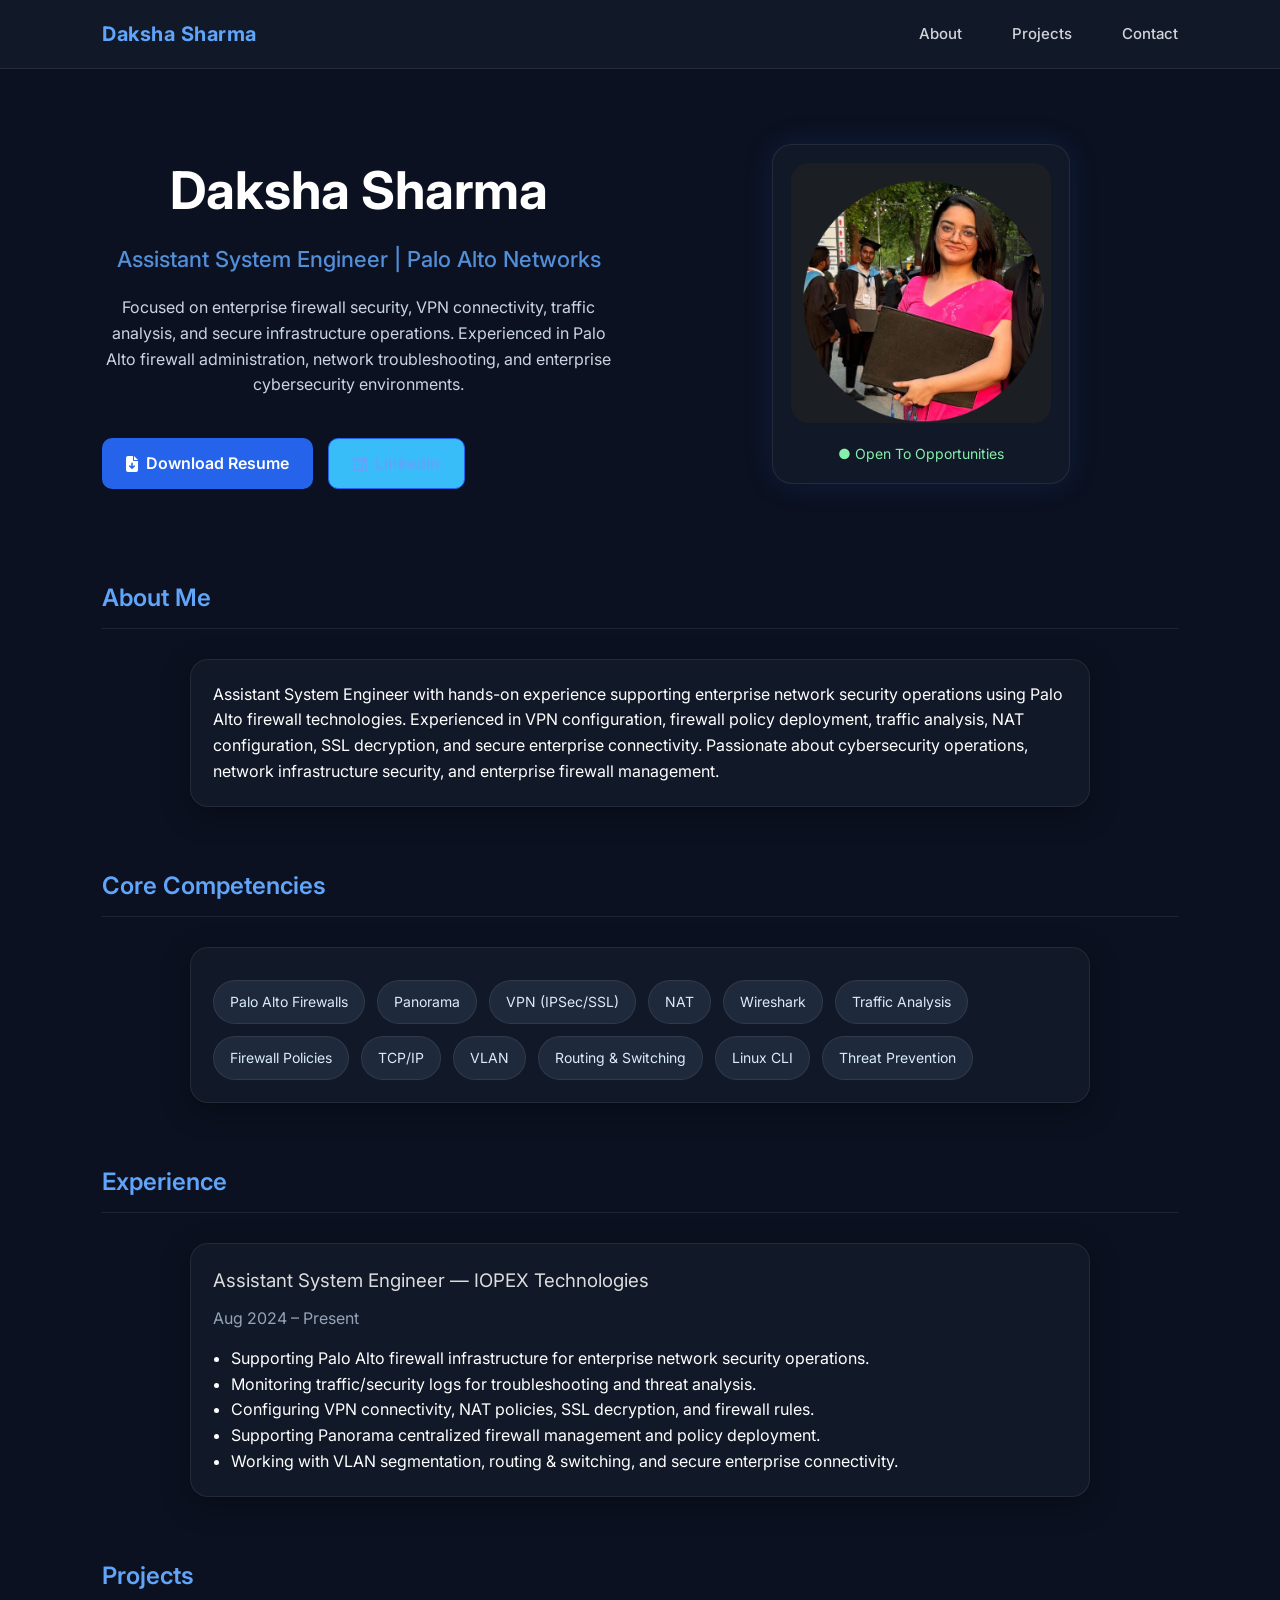
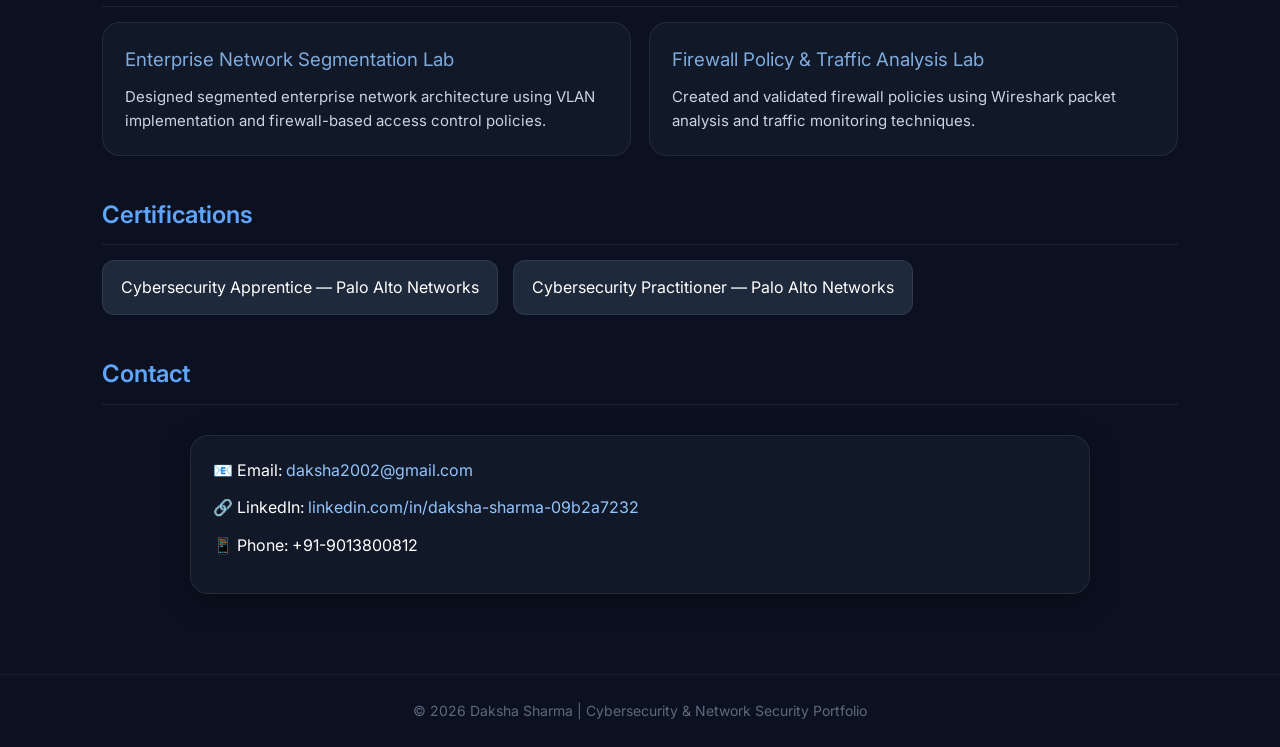
==== index.html @ 1d14c7fd "Update index.html" ====
<!DOCTYPE html>
<html lang="en">

<head>

<meta charset="UTF-8">
<meta name="viewport" content="width=device-width, initial-scale=1.0">

<title>Daksha Sharma | Network Security Engineer</title>

<link rel="stylesheet" href="style.css">

<link href="https://fonts.googleapis.com/css2?family=Inter:wght@300;400;500;600;700&display=swap" rel="stylesheet">

<link rel="stylesheet"
href="https://cdnjs.cloudflare.com/ajax/libs/font-awesome/6.5.1/css/all.min.css"/>

<style>

/* RESET */

*{
margin:0;
padding:0;
box-sizing:border-box;
scroll-behavior:smooth;
}

/* BODY */

body{
font-family:'Inter',sans-serif;
background:#0b1120;
color:white;
line-height:1.6;
}

/* NAVBAR */

nav{
display:flex;
justify-content:space-between;
align-items:center;
padding:18px 8%;
background:#111827;
border-bottom:1px solid rgba(255,255,255,0.08);
position:sticky;
top:0;
z-index:1000;
}

nav h2{
font-size:20px;
font-weight:700;
color:#60a5fa;
}

nav div{
display:flex;
gap:25px;
}

nav a{
text-decoration:none;
color:#d1d5db;
font-size:15px;
transition:0.3s;
}

nav a:hover{
color:#60a5fa;
}

/* HERO */

.hero{
display:flex;
justify-content:space-between;
align-items:center;
padding:70px 8%;
gap:50px;
flex-wrap:wrap;
}

.hero-left{
flex:1;
min-width:300px;
}

.hero-left h1{
font-size:52px;
font-weight:700;
margin-bottom:10px;
}

.hero-left h3{
font-size:22px;
font-weight:500;
color:#60a5fa;
margin-bottom:18px;
}

.hero-left p{
max-width:600px;
color:#cbd5e1;
font-size:16px;
margin-bottom:25px;
}

.hero-buttons{
display:flex;
gap:15px;
flex-wrap:wrap;
}

.btn{
padding:12px 24px;
border-radius:10px;
text-decoration:none;
font-weight:600;
transition:0.3s;
display:inline-flex;
align-items:center;
gap:8px;
}

.primary-btn{
background:#2563eb;
color:white;
}

.primary-btn:hover{
background:#3b82f6;
}

.secondary-btn{
border:1px solid #2563eb;
color:#60a5fa;
}

.secondary-btn:hover{
background:#1e293b;
}

/* PROFILE IMAGE */

.hero-right{
flex:1;
display:flex;
justify-content:center;
min-width:280px;
}

.profile-box{
background:#111827;
padding:18px;
border-radius:20px;
border:1px solid rgba(255,255,255,0.08);
box-shadow:0 0 30px rgba(37,99,235,0.15);
text-align:center;
}

.profile-img{
width:260px;
height:260px;
object-fit:cover;
border-radius:18px;
}

.status{
margin-top:12px;
font-size:14px;
color:#86efac;
}

/* SECTION */

.section{
padding:20px 8%;
}

.section-title{
font-size:24px;
margin-bottom:15px;
color:#60a5fa;
font-weight:600;
border-bottom:1px solid rgba(255,255,255,0.08);
padding-bottom:10px;
}

/* GLASS CARD */

.glass{
background:#111827;
padding:22px;
border-radius:18px;
border:1px solid rgba(255,255,255,0.08);
margin-bottom:20px;
}

/* SKILLS */

.skills{
display:flex;
flex-wrap:wrap;
gap:12px;
margin-top:10px;
}

.skill{
padding:10px 16px;
background:#1e293b;
border:1px solid rgba(255,255,255,0.08);
border-radius:30px;
font-size:14px;
color:#dbeafe;
}

/* PROJECTS */

.project-grid{
display:grid;
grid-template-columns:repeat(auto-fit,minmax(280px,1fr));
gap:18px;
}

.project-card{
background:#111827;
padding:22px;
border-radius:18px;
border:1px solid rgba(255,255,255,0.08);
transition:0.3s;
}

.project-card:hover{
transform:translateY(-5px);
box-shadow:0 0 20px rgba(37,99,235,0.18);
}

.project-card h3{
margin-bottom:10px;
color:#93c5fd;
}

.project-card p{
font-size:15px;
color:#cbd5e1;
}

/* CERTIFICATIONS */

.cert-list{
display:flex;
flex-wrap:wrap;
gap:15px;
}

.cert{
background:#1e293b;
padding:14px 18px;
border-radius:12px;
border:1px solid rgba(255,255,255,0.08);
}

/* CONTACT */

.contact p{
margin-bottom:12px;
}

.contact a{
color:#93c5fd;
text-decoration:none;
}

.contact a:hover{
text-decoration:underline;
}

/* FOOTER */

footer{
text-align:center;
padding:25px;
margin-top:40px;
font-size:14px;
color:#94a3b8;
border-top:1px solid rgba(255,255,255,0.08);
}

/* MOBILE */

@media(max-width:768px){

.hero{
padding-top:40px;
}

.hero-left h1{
font-size:38px;
}

.hero-left h3{
font-size:18px;
}

.profile-img{
width:220px;
height:220px;
}

nav{
padding:15px 5%;
}

.section{
padding:20px 5%;
}

}

</style>

</head>

<body>

<!-- NAVBAR -->

<nav>

<h2>Daksha Sharma</h2>

<div>
<a href="#about">About</a>
<a href="#projects">Projects</a>
<a href="#contact">Contact</a>
</div>

</nav>

<!-- HERO -->

<section class="hero">

<div class="hero-left">

<h1>Daksha Sharma</h1>

<h3>
Assistant System Engineer | Palo Alto Networks
</h3>

<p>

Focused on enterprise firewall security,
VPN connectivity, traffic analysis,
and secure infrastructure operations.

Experienced in Palo Alto firewall administration,
network troubleshooting,
and enterprise cybersecurity environments.

</p>

<div class="hero-buttons">

<a href="Daksha_Sharma_Final_ATS_Resume.pdf"
class="btn primary-btn"
target="_blank">

<i class="fa-solid fa-file-arrow-down"></i>
Download Resume

</a>

<a href="https://www.linkedin.com/in/daksha-sharma-09b2a7232/"
class="btn secondary-btn"
target="_blank">

<i class="fa-brands fa-linkedin"></i>
LinkedIn

</a>

</div>

</div>

<div class="hero-right">

<div class="profile-box">

<img src="profile.jpg" class="profile-img">

<div class="status">
● Open To Opportunities
</div>

</div>

</div>

</section>

<!-- ABOUT -->

<section class="section" id="about">

<h2 class="section-title">
About Me
</h2>

<div class="glass">

<p>

Assistant System Engineer with hands-on experience
supporting enterprise network security operations using
Palo Alto firewall technologies.

Experienced in VPN configuration,
firewall policy deployment,
traffic analysis,
NAT configuration,
SSL decryption,
and secure enterprise connectivity.

Passionate about cybersecurity operations,
network infrastructure security,
and enterprise firewall management.

</p>

</div>

</section>

<!-- SKILLS -->

<section class="section">

<h2 class="section-title">
Core Competencies
</h2>

<div class="glass">

<div class="skills">

<div class="skill">Palo Alto Firewalls</div>
<div class="skill">Panorama</div>
<div class="skill">VPN (IPSec/SSL)</div>
<div class="skill">NAT</div>
<div class="skill">Wireshark</div>
<div class="skill">Traffic Analysis</div>
<div class="skill">Firewall Policies</div>
<div class="skill">TCP/IP</div>
<div class="skill">VLAN</div>
<div class="skill">Routing & Switching</div>
<div class="skill">Linux CLI</div>
<div class="skill">Threat Prevention</div>

</div>

</div>

</section>

<!-- EXPERIENCE -->

<section class="section">

<h2 class="section-title">
Experience
</h2>

<div class="glass">

<h3>
Assistant System Engineer — IOPEX Technologies
</h3>

<p style="margin-bottom:15px;color:#94a3b8;">
Aug 2024 – Present
</p>

<ul style="padding-left:18px;">

<li>
Supporting Palo Alto firewall infrastructure for enterprise network security operations.
</li>

<li>
Monitoring traffic/security logs for troubleshooting and threat analysis.
</li>

<li>
Configuring VPN connectivity, NAT policies, SSL decryption, and firewall rules.
</li>

<li>
Supporting Panorama centralized firewall management and policy deployment.
</li>

<li>
Working with VLAN segmentation, routing & switching, and secure enterprise connectivity.
</li>

</ul>

</div>

</section>

<!-- PROJECTS -->

<section class="section" id="projects">

<h2 class="section-title">
Projects
</h2>

<div class="project-grid">

<div class="project-card">

<h3>
Enterprise Network Segmentation Lab
</h3>

<p>

Designed segmented enterprise network architecture
using VLAN implementation and firewall-based access control policies.

</p>

</div>

<div class="project-card">

<h3>
Firewall Policy & Traffic Analysis Lab
</h3>

<p>

Created and validated firewall policies using
Wireshark packet analysis and traffic monitoring techniques.

</p>

</div>

</div>

</section>

<!-- CERTIFICATIONS -->

<section class="section">

<h2 class="section-title">
Certifications
</h2>

<div class="cert-list">

<div class="cert">
Cybersecurity Apprentice — Palo Alto Networks
</div>

<div class="cert">
Cybersecurity Practitioner — Palo Alto Networks
</div>

</div>

</section>

<!-- CONTACT -->

<section class="section" id="contact">

<h2 class="section-title">
Contact
</h2>

<div class="glass contact">

<p>

📧 Email:
<a href="mailto:daksha2002@gmail.com">
daksha2002@gmail.com
</a>

</p>

<p>

🔗 LinkedIn:
<a href="https://linkedin.com/in/daksha-sharma-09b2a7232"
target="_blank">

linkedin.com/in/daksha-sharma-09b2a7232

</a>

</p>

<p>
📱 Phone: +91-9013800812
</p>

</div>

</section>

<footer>

© 2026 Daksha Sharma | Cybersecurity & Network Security Portfolio

</footer>

</body>

</html>
---- style.css ----
/* Global Reset */

* {
margin: 0;
padding: 0;
box-sizing: border-box;
}

/* Body */

body {
font-family: 'Inter', sans-serif;
background: linear-gradient(135deg, #020617, #0f172a);
color: white;
line-height: 1.6;
}

/* Navigation */

nav {
display: flex;
justify-content: space-between;
align-items: center;
padding: 20px 40px;
background: rgba(0,0,0,0.5);
backdrop-filter: blur(10px);
position: sticky;
top: 0;
z-index: 100;
}

nav h2 {
font-weight: 700;
letter-spacing: 0.5px;
}

nav a {
color: white;
margin-left: 25px;
text-decoration: none;
font-weight: 500;
transition: 0.3s;
}

nav a:hover {
color: #38bdf8;
}

/* Hero Section */

.hero {
text-align: center;
padding: 100px 20px 60px;
}

.profile {
width: 180px;
border-radius: 50%;
border: 3px solid #38bdf8;
margin-bottom: 20px;
box-shadow: 0 0 25px rgba(56,189,248,0.4);
}

h1 {
font-size: 36px;
font-weight: 700;
margin: 10px 0;
}

h3 {
font-weight: 400;
opacity: 0.85;
margin-bottom: 10px;
}

.tagline {
color: #38bdf8;
font-size: 18px;
margin-top: 10px;
}

/* Glass Sections */

.glass {
background: rgba(255,255,255,0.05);
padding: 40px;
margin: 30px auto;
max-width: 900px;
border-radius: 12px;
backdrop-filter: blur(10px);
box-shadow: 0 8px 30px rgba(0,0,0,0.3);
}

.glass h2 {
margin-bottom: 15px;
font-weight: 600;
}

/* Links */

a {
color: #38bdf8;
text-decoration: none;
}

a:hover {
text-decoration: underline;
}

/* Buttons */

.btn {
display: inline-block;
margin-top: 15px;
padding: 10px 22px;
background: #38bdf8;
color: black;
border-radius: 6px;
font-weight: 600;
transition: 0.3s;
}

.btn:hover {
background: #0ea5e9;
}

/* Certificates Grid */

.cert-grid {
display: grid;
grid-template-columns: repeat(auto-fit, minmax(260px, 1fr));
gap: 20px;
padding: 40px;
max-width: 1100px;
margin: auto;
}

.cert-card {
background: rgba(255,255,255,0.05);
padding: 20px;
border-radius: 12px;
text-align: center;
color: white;
transition: 0.3s;
backdrop-filter: blur(8px);
box-shadow: 0 5px 20px rgba(0,0,0,0.3);
}

.cert-card:hover {
transform: scale(1.05);
background: rgba(255,255,255,0.1);
}

.cert-card img {
width: 100%;
border-radius: 8px;
margin-bottom: 10px;
}

/* Footer */

footer {
text-align: center;
padding: 25px;
margin-top: 40px;
opacity: 0.6;
font-size: 14px;
}

/* Responsive */

@media (max-width: 768px) {

.hero {
padding: 70px 15px;
}

.profile {
width: 140px;
}

h1 {
font-size: 28px;
}

.glass {
padding: 25px;
margin: 20px;
}

nav {
padding: 15px 20px;
}

nav a {
margin-left: 12px;
font-size: 14px;
}

}
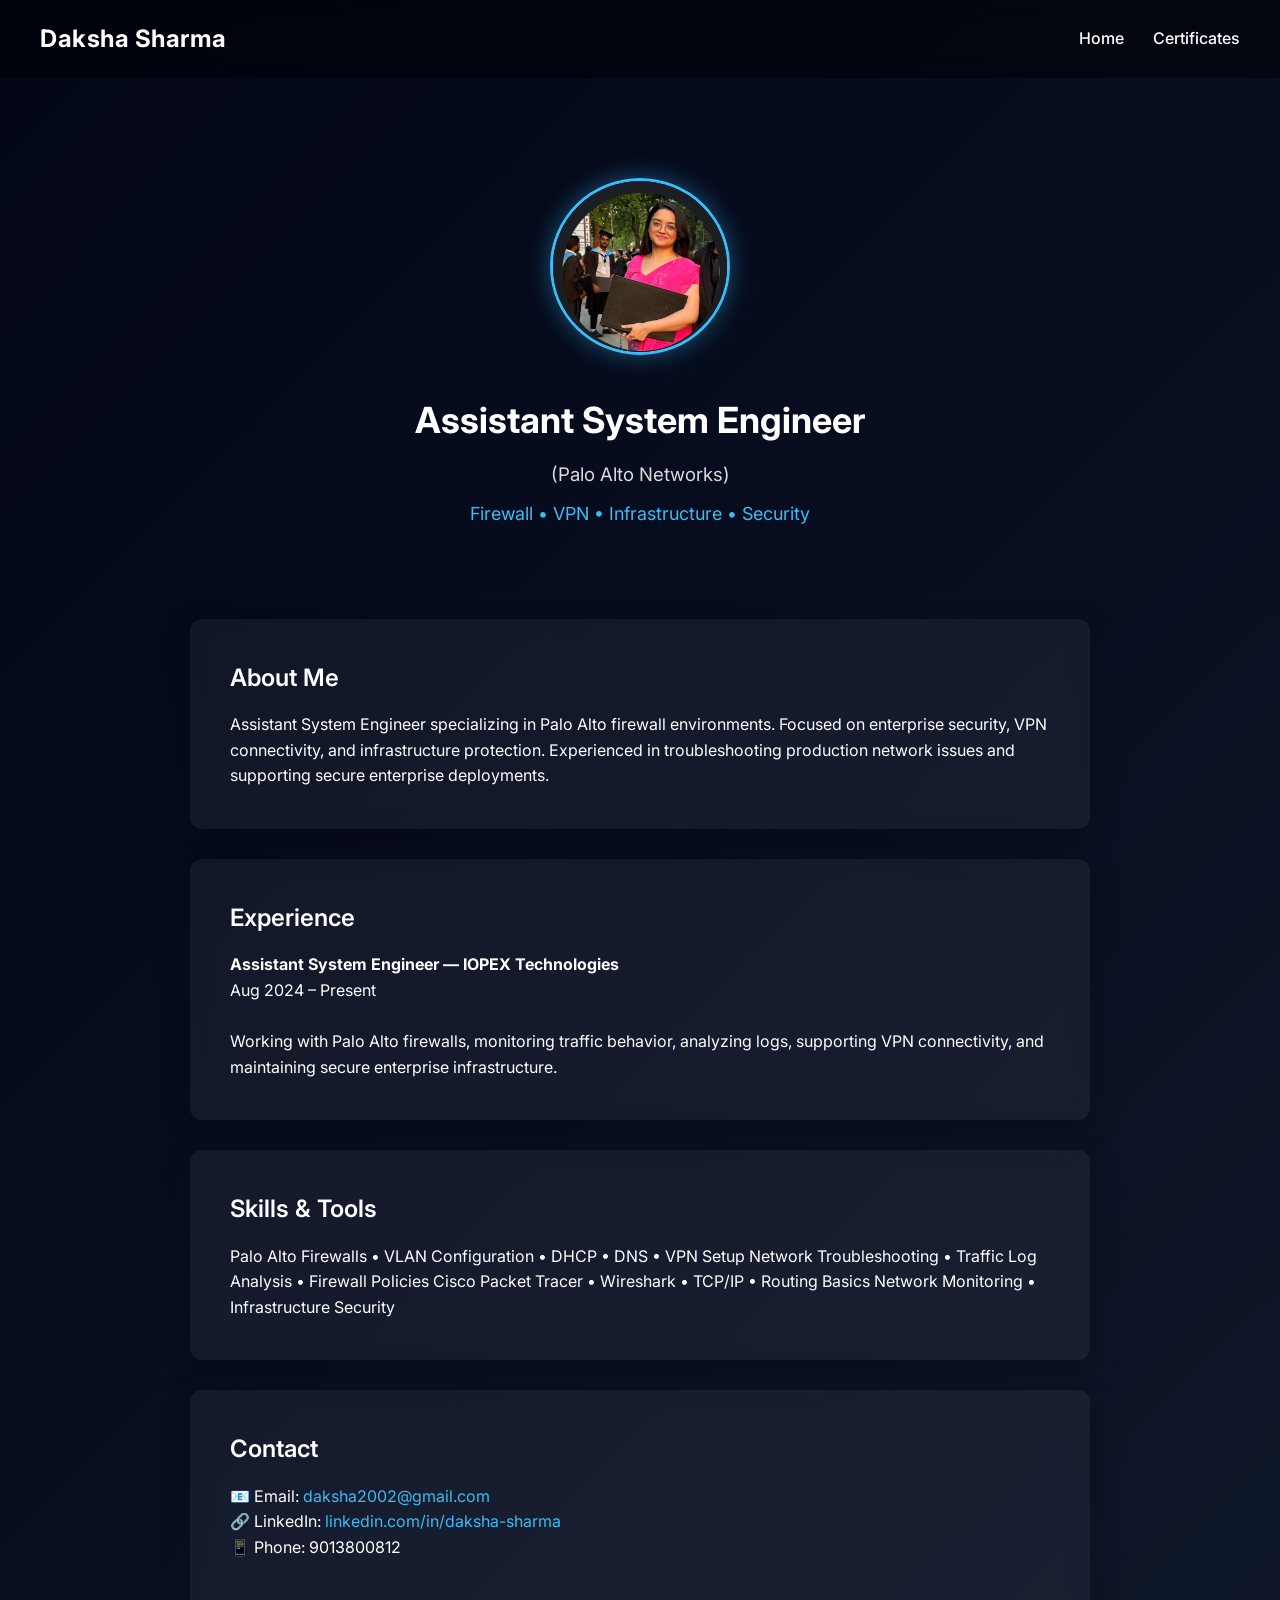
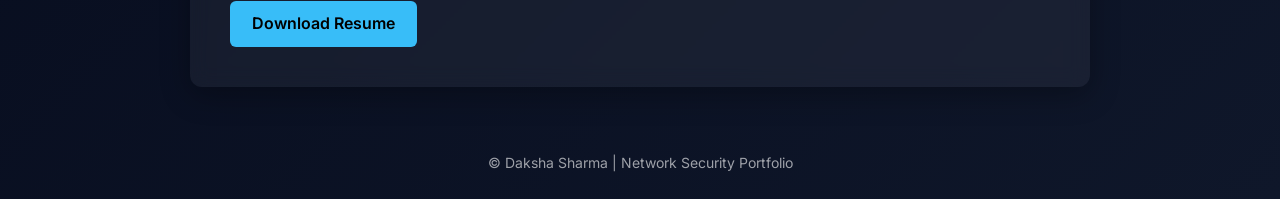
==== commit cb31f1fa: "Update index.html" ====
--- a/index.html
+++ b/index.html
@@ -1,629 +1,83 @@
 <!DOCTYPE html>
-<html lang="en">
-
+<html>
 <head>
-
-<meta charset="UTF-8">
-<meta name="viewport" content="width=device-width, initial-scale=1.0">
-
-<title>Daksha Sharma | Network Security Engineer</title>
+<title>Daksha Sharma | Assistant System Engineer</title>
 
 <link rel="stylesheet" href="style.css">
 
-<link href="https://fonts.googleapis.com/css2?family=Inter:wght@300;400;500;600;700&display=swap" rel="stylesheet">
-
-<link rel="stylesheet"
-href="https://cdnjs.cloudflare.com/ajax/libs/font-awesome/6.5.1/css/all.min.css"/>
-
-<style>
-
-/* RESET */
-
-*{
-margin:0;
-padding:0;
-box-sizing:border-box;
-scroll-behavior:smooth;
-}
-
-/* BODY */
-
-body{
-font-family:'Inter',sans-serif;
-background:#0b1120;
-color:white;
-line-height:1.6;
-}
-
-/* NAVBAR */
-
-nav{
-display:flex;
-justify-content:space-between;
-align-items:center;
-padding:18px 8%;
-background:#111827;
-border-bottom:1px solid rgba(255,255,255,0.08);
-position:sticky;
-top:0;
-z-index:1000;
-}
-
-nav h2{
-font-size:20px;
-font-weight:700;
-color:#60a5fa;
-}
-
-nav div{
-display:flex;
-gap:25px;
-}
-
-nav a{
-text-decoration:none;
-color:#d1d5db;
-font-size:15px;
-transition:0.3s;
-}
-
-nav a:hover{
-color:#60a5fa;
-}
-
-/* HERO */
-
-.hero{
-display:flex;
-justify-content:space-between;
-align-items:center;
-padding:70px 8%;
-gap:50px;
-flex-wrap:wrap;
-}
-
-.hero-left{
-flex:1;
-min-width:300px;
-}
-
-.hero-left h1{
-font-size:52px;
-font-weight:700;
-margin-bottom:10px;
-}
-
-.hero-left h3{
-font-size:22px;
-font-weight:500;
-color:#60a5fa;
-margin-bottom:18px;
-}
-
-.hero-left p{
-max-width:600px;
-color:#cbd5e1;
-font-size:16px;
-margin-bottom:25px;
-}
-
-.hero-buttons{
-display:flex;
-gap:15px;
-flex-wrap:wrap;
-}
-
-.btn{
-padding:12px 24px;
-border-radius:10px;
-text-decoration:none;
-font-weight:600;
-transition:0.3s;
-display:inline-flex;
-align-items:center;
-gap:8px;
-}
-
-.primary-btn{
-background:#2563eb;
-color:white;
-}
-
-.primary-btn:hover{
-background:#3b82f6;
-}
-
-.secondary-btn{
-border:1px solid #2563eb;
-color:#60a5fa;
-}
-
-.secondary-btn:hover{
-background:#1e293b;
-}
-
-/* PROFILE IMAGE */
-
-.hero-right{
-flex:1;
-display:flex;
-justify-content:center;
-min-width:280px;
-}
-
-.profile-box{
-background:#111827;
-padding:18px;
-border-radius:20px;
-border:1px solid rgba(255,255,255,0.08);
-box-shadow:0 0 30px rgba(37,99,235,0.15);
-text-align:center;
-}
-
-.profile-img{
-width:260px;
-height:260px;
-object-fit:cover;
-border-radius:18px;
-}
-
-.status{
-margin-top:12px;
-font-size:14px;
-color:#86efac;
-}
-
-/* SECTION */
-
-.section{
-padding:20px 8%;
-}
-
-.section-title{
-font-size:24px;
-margin-bottom:15px;
-color:#60a5fa;
-font-weight:600;
-border-bottom:1px solid rgba(255,255,255,0.08);
-padding-bottom:10px;
-}
-
-/* GLASS CARD */
-
-.glass{
-background:#111827;
-padding:22px;
-border-radius:18px;
-border:1px solid rgba(255,255,255,0.08);
-margin-bottom:20px;
-}
-
-/* SKILLS */
-
-.skills{
-display:flex;
-flex-wrap:wrap;
-gap:12px;
-margin-top:10px;
-}
-
-.skill{
-padding:10px 16px;
-background:#1e293b;
-border:1px solid rgba(255,255,255,0.08);
-border-radius:30px;
-font-size:14px;
-color:#dbeafe;
-}
-
-/* PROJECTS */
-
-.project-grid{
-display:grid;
-grid-template-columns:repeat(auto-fit,minmax(280px,1fr));
-gap:18px;
-}
-
-.project-card{
-background:#111827;
-padding:22px;
-border-radius:18px;
-border:1px solid rgba(255,255,255,0.08);
-transition:0.3s;
-}
-
-.project-card:hover{
-transform:translateY(-5px);
-box-shadow:0 0 20px rgba(37,99,235,0.18);
-}
-
-.project-card h3{
-margin-bottom:10px;
-color:#93c5fd;
-}
-
-.project-card p{
-font-size:15px;
-color:#cbd5e1;
-}
-
-/* CERTIFICATIONS */
-
-.cert-list{
-display:flex;
-flex-wrap:wrap;
-gap:15px;
-}
-
-.cert{
-background:#1e293b;
-padding:14px 18px;
-border-radius:12px;
-border:1px solid rgba(255,255,255,0.08);
-}
-
-/* CONTACT */
-
-.contact p{
-margin-bottom:12px;
-}
-
-.contact a{
-color:#93c5fd;
-text-decoration:none;
-}
-
-.contact a:hover{
-text-decoration:underline;
-}
-
-/* FOOTER */
-
-footer{
-text-align:center;
-padding:25px;
-margin-top:40px;
-font-size:14px;
-color:#94a3b8;
-border-top:1px solid rgba(255,255,255,0.08);
-}
-
-/* MOBILE */
-
-@media(max-width:768px){
-
-.hero{
-padding-top:40px;
-}
-
-.hero-left h1{
-font-size:38px;
-}
-
-.hero-left h3{
-font-size:18px;
-}
-
-.profile-img{
-width:220px;
-height:220px;
-}
-
-nav{
-padding:15px 5%;
-}
-
-.section{
-padding:20px 5%;
-}
-
-}
-
-</style>
+<link href="https://fonts.googleapis.com/css2?family=Inter:wght@300;400;600;700&display=swap" rel="stylesheet">
 
 </head>
 
 <body>
 
-<!-- NAVBAR -->
-
 <nav>
-
 <h2>Daksha Sharma</h2>
-
 <div>
-<a href="#about">About</a>
-<a href="#projects">Projects</a>
-<a href="#contact">Contact</a>
+<a href="index.html">Home</a>
+<a href="certificates.html">Certificates</a>
 </div>
-
 </nav>
-
-<!-- HERO -->
 
 <section class="hero">
 
-<div class="hero-left">
+<img src="profile.jpg" class="profile">
 
-<h1>Daksha Sharma</h1>
+<h1>Assistant System Engineer</h1>
+<h3>(Palo Alto Networks)</h3>
 
-<h3>
-Assistant System Engineer | Palo Alto Networks
-</h3>
-
-<p>
-
-Focused on enterprise firewall security,
-VPN connectivity, traffic analysis,
-and secure infrastructure operations.
-
-Experienced in Palo Alto firewall administration,
-network troubleshooting,
-and enterprise cybersecurity environments.
-
+<p class="tagline">
+Firewall • VPN • Infrastructure • Security
 </p>
-
-<div class="hero-buttons">
-
-<a href="Daksha_Sharma_Final_ATS_Resume.pdf"
-class="btn primary-btn"
-target="_blank">
-
-<i class="fa-solid fa-file-arrow-down"></i>
-Download Resume
-
-</a>
-
-<a href="https://www.linkedin.com/in/daksha-sharma-09b2a7232/"
-class="btn secondary-btn"
-target="_blank">
-
-<i class="fa-brands fa-linkedin"></i>
-LinkedIn
-
-</a>
-
-</div>
-
-</div>
-
-<div class="hero-right">
-
-<div class="profile-box">
-
-<img src="profile.jpg" class="profile-img">
-
-<div class="status">
-● Open To Opportunities
-</div>
-
-</div>
-
-</div>
 
 </section>
 
-<!-- ABOUT -->
+<section class="glass">
+<h2>About Me</h2>
+<p>
+Assistant System Engineer specializing in Palo Alto firewall environments.
+Focused on enterprise security, VPN connectivity, and infrastructure protection.
+Experienced in troubleshooting production network issues and supporting
+secure enterprise deployments.
+</p>
+</section>
 
-<section class="section" id="about">
+<section class="glass">
+<h2>Experience</h2>
 
-<h2 class="section-title">
-About Me
-</h2>
+<b>Assistant System Engineer — IOPEX Technologies</b><br>
+Aug 2024 – Present<br><br>
 
-<div class="glass">
-
-<p>
-
-Assistant System Engineer with hands-on experience
-supporting enterprise network security operations using
-Palo Alto firewall technologies.
-
-Experienced in VPN configuration,
-firewall policy deployment,
-traffic analysis,
-NAT configuration,
-SSL decryption,
-and secure enterprise connectivity.
-
-Passionate about cybersecurity operations,
-network infrastructure security,
-and enterprise firewall management.
-
-</p>
-
-</div>
+Working with Palo Alto firewalls, monitoring traffic behavior,
+analyzing logs, supporting VPN connectivity, and maintaining
+secure enterprise infrastructure.
 
 </section>
 
-<!-- SKILLS -->
+<section class="glass">
+<h2>Skills & Tools</h2>
 
-<section class="section">
-
-<h2 class="section-title">
-Core Competencies
-</h2>
-
-<div class="glass">
-
-<div class="skills">
-
-<div class="skill">Palo Alto Firewalls</div>
-<div class="skill">Panorama</div>
-<div class="skill">VPN (IPSec/SSL)</div>
-<div class="skill">NAT</div>
-<div class="skill">Wireshark</div>
-<div class="skill">Traffic Analysis</div>
-<div class="skill">Firewall Policies</div>
-<div class="skill">TCP/IP</div>
-<div class="skill">VLAN</div>
-<div class="skill">Routing & Switching</div>
-<div class="skill">Linux CLI</div>
-<div class="skill">Threat Prevention</div>
-
-</div>
-
-</div>
+Palo Alto Firewalls • VLAN Configuration • DHCP • DNS • VPN Setup  
+Network Troubleshooting • Traffic Log Analysis • Firewall Policies  
+Cisco Packet Tracer • Wireshark • TCP/IP • Routing Basics  
+Network Monitoring • Infrastructure Security
 
 </section>
 
-<!-- EXPERIENCE -->
+<section class="glass">
+<h2>Contact</h2>
 
-<section class="section">
+📧 Email: <a href="mailto:daksha2002@gmail.com">daksha2002@gmail.com</a><br>
+🔗 LinkedIn: <a href="https://linkedin.com/in/daksha-sharma-09b2a7232" target="_blank">linkedin.com/in/daksha-sharma</a><br>
+📱 Phone: 9013800812<br><br>
 
-<h2 class="section-title">
-Experience
-</h2>
-
-<div class="glass">
-
-<h3>
-Assistant System Engineer — IOPEX Technologies
-</h3>
-
-<p style="margin-bottom:15px;color:#94a3b8;">
-Aug 2024 – Present
-</p>
-
-<ul style="padding-left:18px;">
-
-<li>
-Supporting Palo Alto firewall infrastructure for enterprise network security operations.
-</li>
-
-<li>
-Monitoring traffic/security logs for troubleshooting and threat analysis.
-</li>
-
-<li>
-Configuring VPN connectivity, NAT policies, SSL decryption, and firewall rules.
-</li>
-
-<li>
-Supporting Panorama centralized firewall management and policy deployment.
-</li>
-
-<li>
-Working with VLAN segmentation, routing & switching, and secure enterprise connectivity.
-</li>
-
-</ul>
-
-</div>
-
-</section>
-
-<!-- PROJECTS -->
-
-<section class="section" id="projects">
-
-<h2 class="section-title">
-Projects
-</h2>
-
-<div class="project-grid">
-
-<div class="project-card">
-
-<h3>
-Enterprise Network Segmentation Lab
-</h3>
-
-<p>
-
-Designed segmented enterprise network architecture
-using VLAN implementation and firewall-based access control policies.
-
-</p>
-
-</div>
-
-<div class="project-card">
-
-<h3>
-Firewall Policy & Traffic Analysis Lab
-</h3>
-
-<p>
-
-Created and validated firewall policies using
-Wireshark packet analysis and traffic monitoring techniques.
-
-</p>
-
-</div>
-
-</div>
-
-</section>
-
-<!-- CERTIFICATIONS -->
-
-<section class="section">
-
-<h2 class="section-title">
-Certifications
-</h2>
-
-<div class="cert-list">
-
-<div class="cert">
-Cybersecurity Apprentice — Palo Alto Networks
-</div>
-
-<div class="cert">
-Cybersecurity Practitioner — Palo Alto Networks
-</div>
-
-</div>
-
-</section>
-
-<!-- CONTACT -->
-
-<section class="section" id="contact">
-
-<h2 class="section-title">
-Contact
-</h2>
-
-<div class="glass contact">
-
-<p>
-
-📧 Email:
-<a href="mailto:daksha2002@gmail.com">
-daksha2002@gmail.com
-</a>
-
-</p>
-
-<p>
-
-🔗 LinkedIn:
-<a href="https://linkedin.com/in/daksha-sharma-09b2a7232"
-target="_blank">
-
-linkedin.com/in/daksha-sharma-09b2a7232
-
-</a>
-
-</p>
-
-<p>
-📱 Phone: +91-9013800812
-</p>
-
-</div>
+<a href="daksha_Sharma_resume.pdf" class="btn" target="_blank">Download Resume</a>
 
 </section>
 
 <footer>
-
-© 2026 Daksha Sharma | Cybersecurity & Network Security Portfolio
-
+© Daksha Sharma | Network Security Portfolio
 </footer>
 
 </body>
-
 </html>
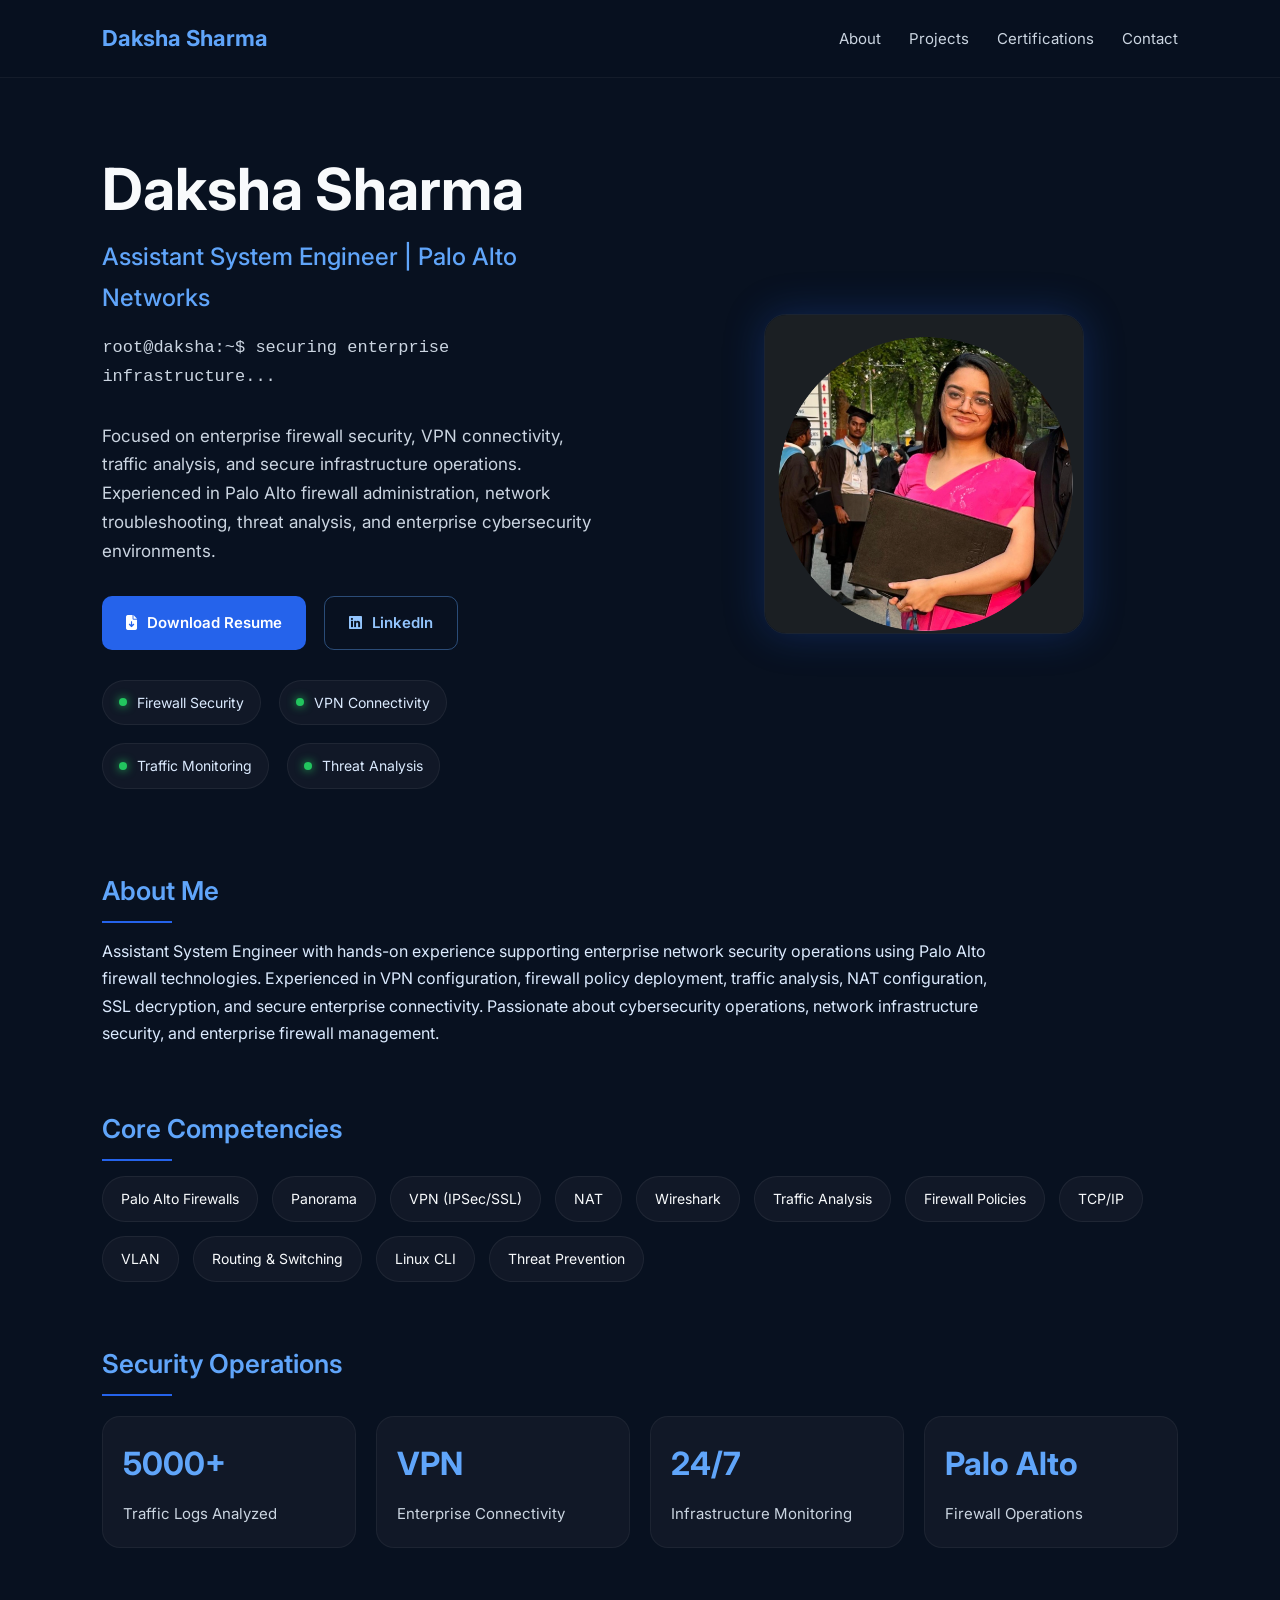
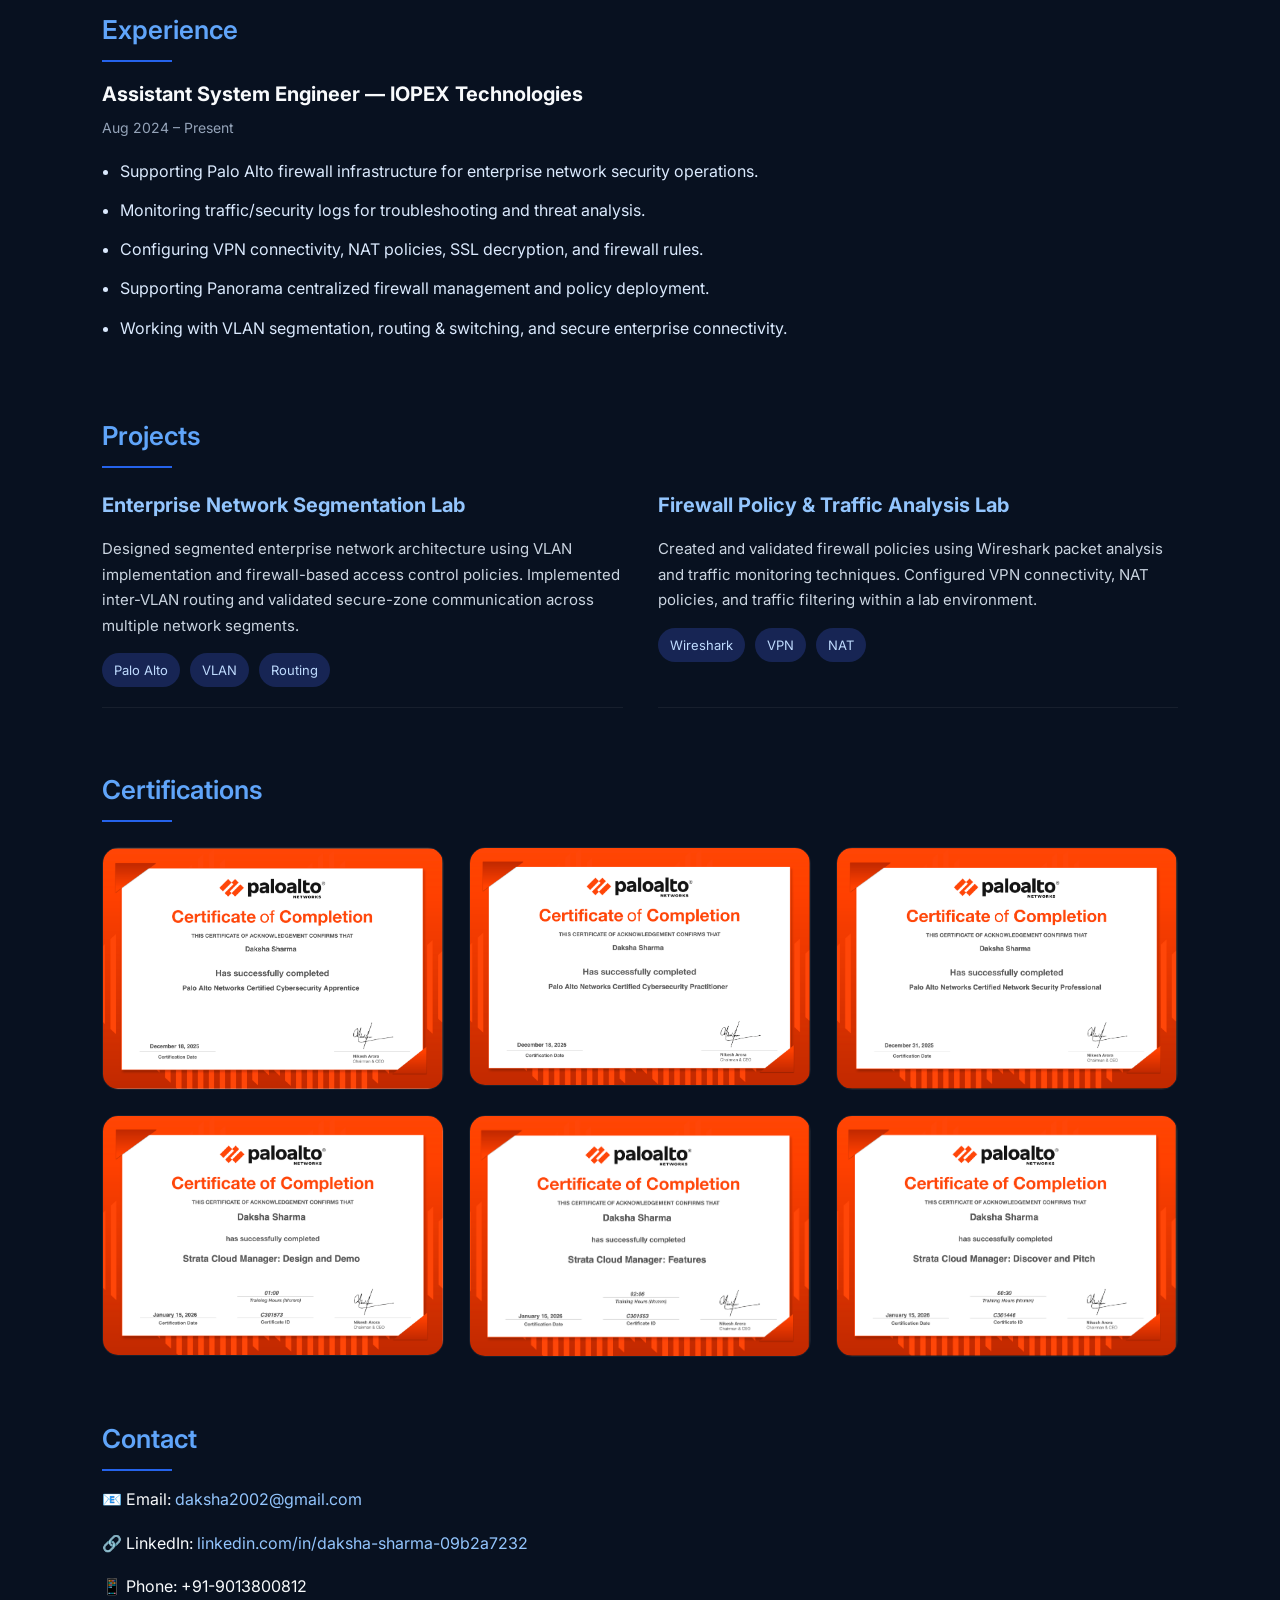
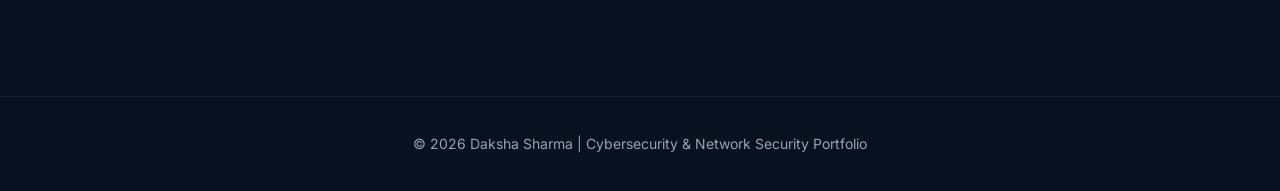
==== commit f0367f02: "Update index.html" ====
--- a/index.html
+++ b/index.html
@@ -1,83 +1,797 @@
 <!DOCTYPE html>
-<html>
+<html lang="en">
+
 <head>
-<title>Daksha Sharma | Assistant System Engineer</title>
-
-<link rel="stylesheet" href="style.css">
-
-<link href="https://fonts.googleapis.com/css2?family=Inter:wght@300;400;600;700&display=swap" rel="stylesheet">
+
+<meta charset="UTF-8">
+<meta name="viewport" content="width=device-width, initial-scale=1.0">
+
+<title>Daksha Sharma | Network Security Engineer</title>
+
+<link href="https://fonts.googleapis.com/css2?family=Inter:wght@300;400;500;600;700&display=swap" rel="stylesheet">
+
+<link rel="stylesheet"
+href="https://cdnjs.cloudflare.com/ajax/libs/font-awesome/6.5.1/css/all.min.css"/>
+
+<style>
+
+/* RESET */
+
+*{
+margin:0;
+padding:0;
+box-sizing:border-box;
+scroll-behavior:smooth;
+}
+
+/* BODY */
+
+body{
+font-family:'Inter',sans-serif;
+background:#081120;
+color:#f8fafc;
+line-height:1.7;
+}
+
+/* NAVBAR */
+
+nav{
+display:flex;
+justify-content:space-between;
+align-items:center;
+padding:20px 8%;
+position:sticky;
+top:0;
+background:rgba(8,17,32,0.95);
+backdrop-filter:blur(10px);
+border-bottom:1px solid rgba(255,255,255,0.05);
+z-index:1000;
+}
+
+.logo{
+font-size:22px;
+font-weight:700;
+color:#60a5fa;
+}
+
+.nav-links{
+display:flex;
+gap:28px;
+}
+
+.nav-links a{
+text-decoration:none;
+color:#cbd5e1;
+font-size:15px;
+transition:0.3s;
+}
+
+.nav-links a:hover{
+color:#60a5fa;
+}
+
+/* HERO */
+
+.hero{
+padding:80px 8% 50px;
+display:flex;
+justify-content:space-between;
+align-items:center;
+gap:60px;
+flex-wrap:wrap;
+}
+
+.hero-left{
+flex:1;
+min-width:300px;
+}
+
+.hero-left h1{
+font-size:58px;
+font-weight:700;
+line-height:1.1;
+margin-bottom:15px;
+}
+
+.hero-left h2{
+font-size:24px;
+font-weight:500;
+color:#60a5fa;
+margin-bottom:15px;
+}
+
+.terminal-line{
+font-family:monospace;
+color:#22c55e;
+margin-bottom:22px;
+font-size:15px;
+}
+
+.hero-left p{
+font-size:17px;
+max-width:620px;
+color:#cbd5e1;
+margin-bottom:30px;
+}
+
+.hero-buttons{
+display:flex;
+gap:18px;
+flex-wrap:wrap;
+margin-bottom:30px;
+}
+
+.btn{
+padding:13px 24px;
+border-radius:10px;
+text-decoration:none;
+font-weight:600;
+font-size:15px;
+transition:0.3s;
+display:inline-flex;
+align-items:center;
+gap:10px;
+}
+
+.primary-btn{
+background:#2563eb;
+color:white;
+}
+
+.primary-btn:hover{
+background:#3b82f6;
+transform:translateY(-2px);
+}
+
+.secondary-btn{
+border:1px solid rgba(96,165,250,0.4);
+color:#93c5fd;
+}
+
+.secondary-btn:hover{
+background:#111827;
+}
+
+/* NETWORK STATUS */
+
+.network-status{
+display:flex;
+gap:18px;
+flex-wrap:wrap;
+}
+
+.network-status div{
+background:#111827;
+padding:10px 16px;
+border-radius:30px;
+font-size:14px;
+border:1px solid rgba(255,255,255,0.06);
+color:#dbeafe;
+display:flex;
+align-items:center;
+gap:10px;
+}
+
+.status-dot{
+width:8px;
+height:8px;
+background:#22c55e;
+border-radius:50%;
+box-shadow:0 0 10px #22c55e;
+}
+
+/* IMAGE */
+
+.hero-right{
+flex:1;
+display:flex;
+justify-content:center;
+min-width:280px;
+}
+
+.profile-img{
+width:320px;
+height:320px;
+object-fit:cover;
+border-radius:22px;
+border:1px solid rgba(255,255,255,0.08);
+box-shadow:0 0 40px rgba(37,99,235,0.25);
+}
+
+/* SECTION */
+
+.section{
+padding:30px 8%;
+}
+
+.section-title{
+font-size:26px;
+font-weight:600;
+margin-bottom:25px;
+color:#60a5fa;
+position:relative;
+}
+
+.section-title::after{
+content:'';
+position:absolute;
+left:0;
+bottom:-10px;
+width:70px;
+height:2px;
+background:#2563eb;
+}
+
+/* ABOUT */
+
+.about-text{
+max-width:900px;
+font-size:16px;
+color:#dbeafe;
+}
+
+/* SKILLS */
+
+.skills{
+display:flex;
+flex-wrap:wrap;
+gap:14px;
+margin-top:25px;
+}
+
+.skill{
+padding:10px 18px;
+background:#111827;
+border:1px solid rgba(255,255,255,0.06);
+border-radius:30px;
+font-size:14px;
+transition:0.3s;
+}
+
+.skill:hover{
+border-color:#2563eb;
+transform:translateY(-2px);
+}
+
+/* METRICS */
+
+.metrics{
+display:grid;
+grid-template-columns:repeat(auto-fit,minmax(180px,1fr));
+gap:20px;
+margin-top:30px;
+}
+
+.metric{
+padding:20px;
+background:#111827;
+border-radius:18px;
+border:1px solid rgba(255,255,255,0.05);
+}
+
+.metric h3{
+font-size:32px;
+color:#60a5fa;
+margin-bottom:10px;
+}
+
+.metric p{
+color:#cbd5e1;
+font-size:15px;
+}
+
+/* EXPERIENCE */
+
+.experience{
+margin-top:20px;
+}
+
+.experience h3{
+font-size:20px;
+margin-bottom:5px;
+}
+
+.experience .date{
+color:#94a3b8;
+margin-bottom:18px;
+font-size:14px;
+}
+
+.experience ul{
+padding-left:18px;
+color:#dbeafe;
+}
+
+.experience li{
+margin-bottom:12px;
+}
+
+/* PROJECTS */
+
+.projects-grid{
+display:grid;
+grid-template-columns:repeat(auto-fit,minmax(320px,1fr));
+gap:35px;
+margin-top:30px;
+}
+
+.project{
+padding-bottom:20px;
+border-bottom:1px solid rgba(255,255,255,0.06);
+}
+
+.project h3{
+font-size:20px;
+margin-bottom:14px;
+color:#93c5fd;
+}
+
+.project p{
+color:#cbd5e1;
+font-size:15px;
+}
+
+.tools{
+display:flex;
+gap:10px;
+flex-wrap:wrap;
+margin-top:15px;
+}
+
+.tools span{
+background:#172554;
+padding:6px 12px;
+border-radius:20px;
+font-size:13px;
+color:#bfdbfe;
+}
+
+/* CERTIFICATIONS */
+
+.certifications{
+display:grid;
+grid-template-columns:repeat(auto-fit,minmax(280px,1fr));
+gap:25px;
+margin-top:35px;
+}
+
+.certifications img{
+width:100%;
+border-radius:16px;
+transition:0.3s;
+border:1px solid rgba(255,255,255,0.06);
+}
+
+.certifications img:hover{
+transform:scale(1.02);
+box-shadow:0 0 25px rgba(37,99,235,0.18);
+}
+
+/* CONTACT */
+
+.contact{
+margin-top:20px;
+}
+
+.contact p{
+margin-bottom:16px;
+font-size:16px;
+}
+
+.contact a{
+color:#93c5fd;
+text-decoration:none;
+}
+
+.contact a:hover{
+text-decoration:underline;
+}
+
+/* FOOTER */
+
+footer{
+padding:35px;
+text-align:center;
+font-size:14px;
+color:#94a3b8;
+border-top:1px solid rgba(255,255,255,0.05);
+margin-top:50px;
+}
+
+/* MOBILE */
+
+@media(max-width:768px){
+
+.hero{
+padding-top:50px;
+}
+
+.hero-left h1{
+font-size:42px;
+}
+
+.hero-left h2{
+font-size:20px;
+}
+
+.profile-img{
+width:260px;
+height:260px;
+}
+
+.nav-links{
+gap:18px;
+}
+
+.section{
+padding:25px 6%;
+}
+
+}
+
+</style>
 
 </head>
 
 <body>
 
+<!-- NAVBAR -->
+
 <nav>
-<h2>Daksha Sharma</h2>
+
+<div class="logo">
+Daksha Sharma
+</div>
+
+<div class="nav-links">
+<a href="#about">About</a>
+<a href="#projects">Projects</a>
+<a href="#certifications">Certifications</a>
+<a href="#contact">Contact</a>
+</div>
+
+</nav>
+
+<!-- HERO -->
+
+<section class="hero">
+
+<div class="hero-left">
+
+<h1>
+Daksha Sharma
+</h1>
+
+<h2>
+Assistant System Engineer | Palo Alto Networks
+</h2>
+
+<p class="terminal-line">
+root@daksha:~$ securing enterprise infrastructure...
+</p>
+
+<p>
+
+Focused on enterprise firewall security, VPN connectivity,
+traffic analysis, and secure infrastructure operations.
+
+Experienced in Palo Alto firewall administration,
+network troubleshooting, threat analysis,
+and enterprise cybersecurity environments.
+
+</p>
+
+<div class="hero-buttons">
+
+<a href="Daksha_Sharma_Final_ATS_Resume.pdf"
+class="btn primary-btn"
+target="_blank">
+
+<i class="fa-solid fa-file-arrow-down"></i>
+Download Resume
+
+</a>
+
+<a href="https://www.linkedin.com/in/daksha-sharma-09b2a7232/"
+class="btn secondary-btn"
+target="_blank">
+
+<i class="fa-brands fa-linkedin"></i>
+LinkedIn
+
+</a>
+
+</div>
+
+<div class="network-status">
+
 <div>
-<a href="index.html">Home</a>
-<a href="certificates.html">Certificates</a>
-</div>
-</nav>
-
-<section class="hero">
-
-<img src="profile.jpg" class="profile">
-
-<h1>Assistant System Engineer</h1>
-<h3>(Palo Alto Networks)</h3>
-
-<p class="tagline">
-Firewall • VPN • Infrastructure • Security
-</p>
+<span class="status-dot"></span>
+Firewall Security
+</div>
+
+<div>
+<span class="status-dot"></span>
+VPN Connectivity
+</div>
+
+<div>
+<span class="status-dot"></span>
+Traffic Monitoring
+</div>
+
+<div>
+<span class="status-dot"></span>
+Threat Analysis
+</div>
+
+</div>
+
+</div>
+
+<div class="hero-right">
+
+<img src="profile.jpg" class="profile-img">
+
+</div>
 
 </section>
 
-<section class="glass">
-<h2>About Me</h2>
+<!-- ABOUT -->
+
+<section class="section" id="about">
+
+<h2 class="section-title">
+About Me
+</h2>
+
+<p class="about-text">
+
+Assistant System Engineer with hands-on experience supporting enterprise network security operations using Palo Alto firewall technologies.
+
+Experienced in VPN configuration, firewall policy deployment, traffic analysis, NAT configuration, SSL decryption, and secure enterprise connectivity.
+
+Passionate about cybersecurity operations, network infrastructure security, and enterprise firewall management.
+
+</p>
+
+</section>
+
+<!-- SKILLS -->
+
+<section class="section">
+
+<h2 class="section-title">
+Core Competencies
+</h2>
+
+<div class="skills">
+
+<div class="skill">Palo Alto Firewalls</div>
+<div class="skill">Panorama</div>
+<div class="skill">VPN (IPSec/SSL)</div>
+<div class="skill">NAT</div>
+<div class="skill">Wireshark</div>
+<div class="skill">Traffic Analysis</div>
+<div class="skill">Firewall Policies</div>
+<div class="skill">TCP/IP</div>
+<div class="skill">VLAN</div>
+<div class="skill">Routing & Switching</div>
+<div class="skill">Linux CLI</div>
+<div class="skill">Threat Prevention</div>
+
+</div>
+
+</section>
+
+<!-- METRICS -->
+
+<section class="section">
+
+<h2 class="section-title">
+Security Operations
+</h2>
+
+<div class="metrics">
+
+<div class="metric">
+<h3>5000+</h3>
+<p>Traffic Logs Analyzed</p>
+</div>
+
+<div class="metric">
+<h3>VPN</h3>
+<p>Enterprise Connectivity</p>
+</div>
+
+<div class="metric">
+<h3>24/7</h3>
+<p>Infrastructure Monitoring</p>
+</div>
+
+<div class="metric">
+<h3>Palo Alto</h3>
+<p>Firewall Operations</p>
+</div>
+
+</div>
+
+</section>
+
+<!-- EXPERIENCE -->
+
+<section class="section">
+
+<h2 class="section-title">
+Experience
+</h2>
+
+<div class="experience">
+
+<h3>
+Assistant System Engineer — IOPEX Technologies
+</h3>
+
+<p class="date">
+Aug 2024 – Present
+</p>
+
+<ul>
+
+<li>
+Supporting Palo Alto firewall infrastructure for enterprise network security operations.
+</li>
+
+<li>
+Monitoring traffic/security logs for troubleshooting and threat analysis.
+</li>
+
+<li>
+Configuring VPN connectivity, NAT policies, SSL decryption, and firewall rules.
+</li>
+
+<li>
+Supporting Panorama centralized firewall management and policy deployment.
+</li>
+
+<li>
+Working with VLAN segmentation, routing & switching, and secure enterprise connectivity.
+</li>
+
+</ul>
+
+</div>
+
+</section>
+
+<!-- PROJECTS -->
+
+<section class="section" id="projects">
+
+<h2 class="section-title">
+Projects
+</h2>
+
+<div class="projects-grid">
+
+<div class="project">
+
+<h3>
+Enterprise Network Segmentation Lab
+</h3>
+
 <p>
-Assistant System Engineer specializing in Palo Alto firewall environments.
-Focused on enterprise security, VPN connectivity, and infrastructure protection.
-Experienced in troubleshooting production network issues and supporting
-secure enterprise deployments.
-</p>
+
+Designed segmented enterprise network architecture using VLAN implementation and firewall-based access control policies.
+
+Implemented inter-VLAN routing and validated secure-zone communication across multiple network segments.
+
+</p>
+
+<div class="tools">
+
+<span>Palo Alto</span>
+<span>VLAN</span>
+<span>Routing</span>
+
+</div>
+
+</div>
+
+<div class="project">
+
+<h3>
+Firewall Policy & Traffic Analysis Lab
+</h3>
+
+<p>
+
+Created and validated firewall policies using Wireshark packet analysis and traffic monitoring techniques.
+
+Configured VPN connectivity, NAT policies, and traffic filtering within a lab environment.
+
+</p>
+
+<div class="tools">
+
+<span>Wireshark</span>
+<span>VPN</span>
+<span>NAT</span>
+
+</div>
+
+</div>
+
+</div>
+
 </section>
 
-<section class="glass">
-<h2>Experience</h2>
-
-<b>Assistant System Engineer — IOPEX Technologies</b><br>
-Aug 2024 – Present<br><br>
-
-Working with Palo Alto firewalls, monitoring traffic behavior,
-analyzing logs, supporting VPN connectivity, and maintaining
-secure enterprise infrastructure.
+<!-- CERTIFICATIONS -->
+
+<section class="section" id="certifications">
+
+<h2 class="section-title">
+Certifications
+</h2>
+
+<div class="certifications">
+
+<img src="cert1.jpg">
+<img src="cert2.jpg">
+<img src="cert3.jpg">
+<img src="cert4.jpg">
+<img src="cert5.jpg">
+<img src="cert6.jpg">
+
+</div>
 
 </section>
 
-<section class="glass">
-<h2>Skills & Tools</h2>
-
-Palo Alto Firewalls • VLAN Configuration • DHCP • DNS • VPN Setup  
-Network Troubleshooting • Traffic Log Analysis • Firewall Policies  
-Cisco Packet Tracer • Wireshark • TCP/IP • Routing Basics  
-Network Monitoring • Infrastructure Security
+<!-- CONTACT -->
+
+<section class="section" id="contact">
+
+<h2 class="section-title">
+Contact
+</h2>
+
+<div class="contact">
+
+<p>
+
+📧 Email:
+<a href="mailto:daksha2002@gmail.com">
+daksha2002@gmail.com
+</a>
+
+</p>
+
+<p>
+
+🔗 LinkedIn:
+<a href="https://linkedin.com/in/daksha-sharma-09b2a7232"
+target="_blank">
+
+linkedin.com/in/daksha-sharma-09b2a7232
+
+</a>
+
+</p>
+
+<p>
+📱 Phone: +91-9013800812
+</p>
+
+</div>
 
 </section>
 
-<section class="glass">
-<h2>Contact</h2>
-
-📧 Email: <a href="mailto:daksha2002@gmail.com">daksha2002@gmail.com</a><br>
-🔗 LinkedIn: <a href="https://linkedin.com/in/daksha-sharma-09b2a7232" target="_blank">linkedin.com/in/daksha-sharma</a><br>
-📱 Phone: 9013800812<br><br>
-
-<a href="daksha_Sharma_resume.pdf" class="btn" target="_blank">Download Resume</a>
-
-</section>
-
 <footer>
-© Daksha Sharma | Network Security Portfolio
+
+© 2026 Daksha Sharma | Cybersecurity & Network Security Portfolio
+
 </footer>
 
 </body>
+
 </html>
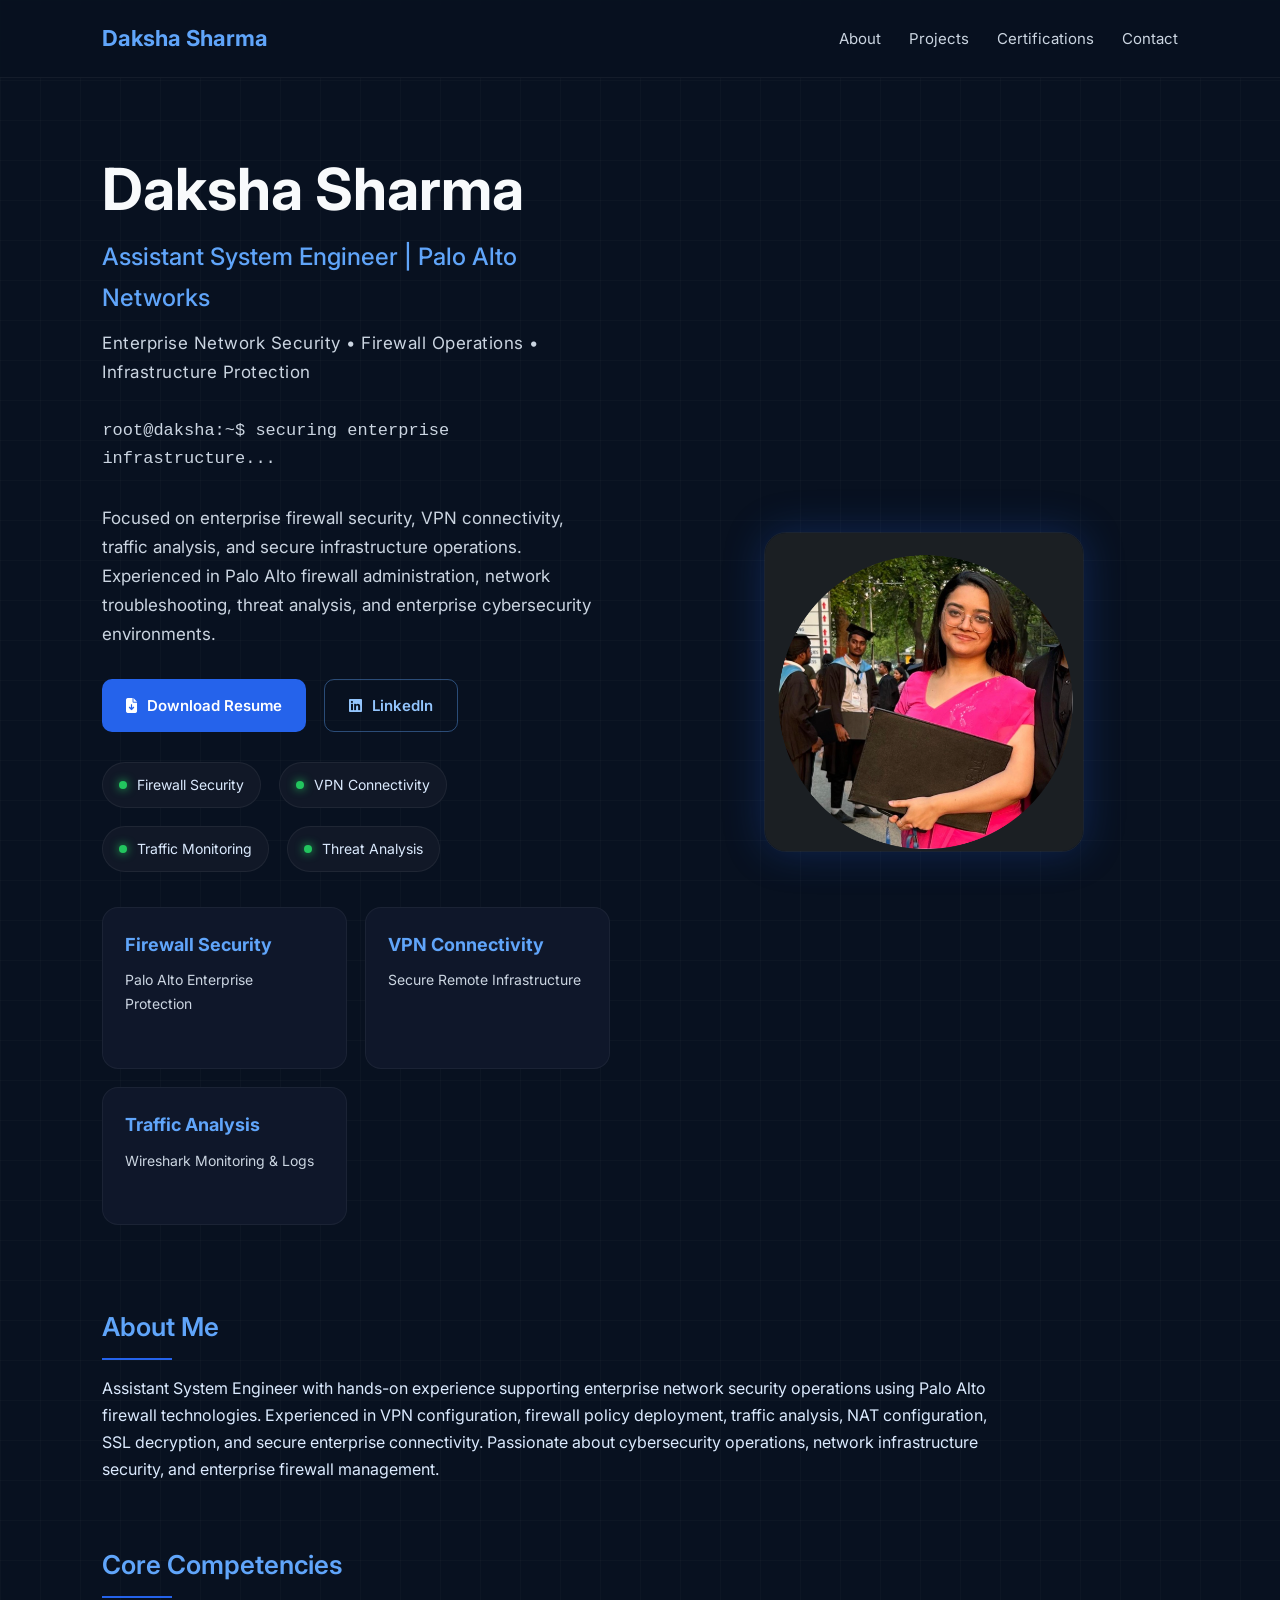
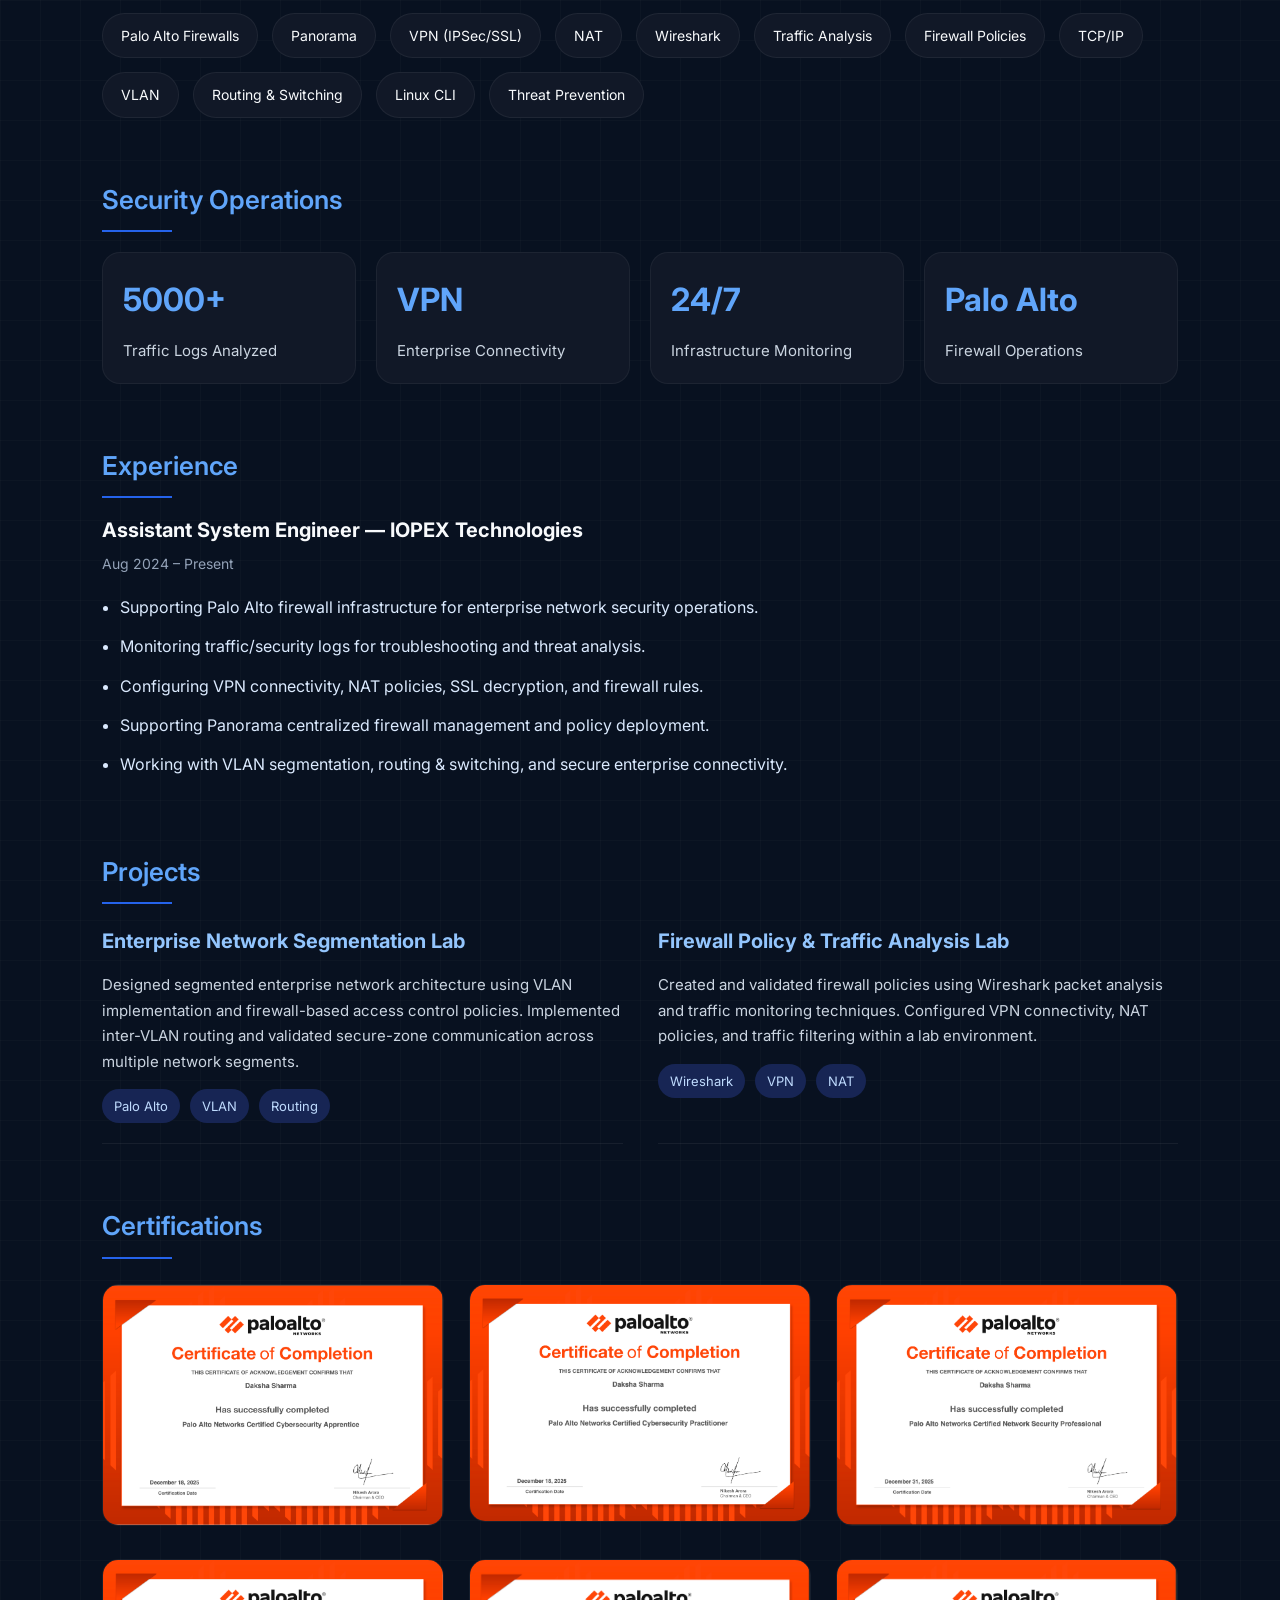
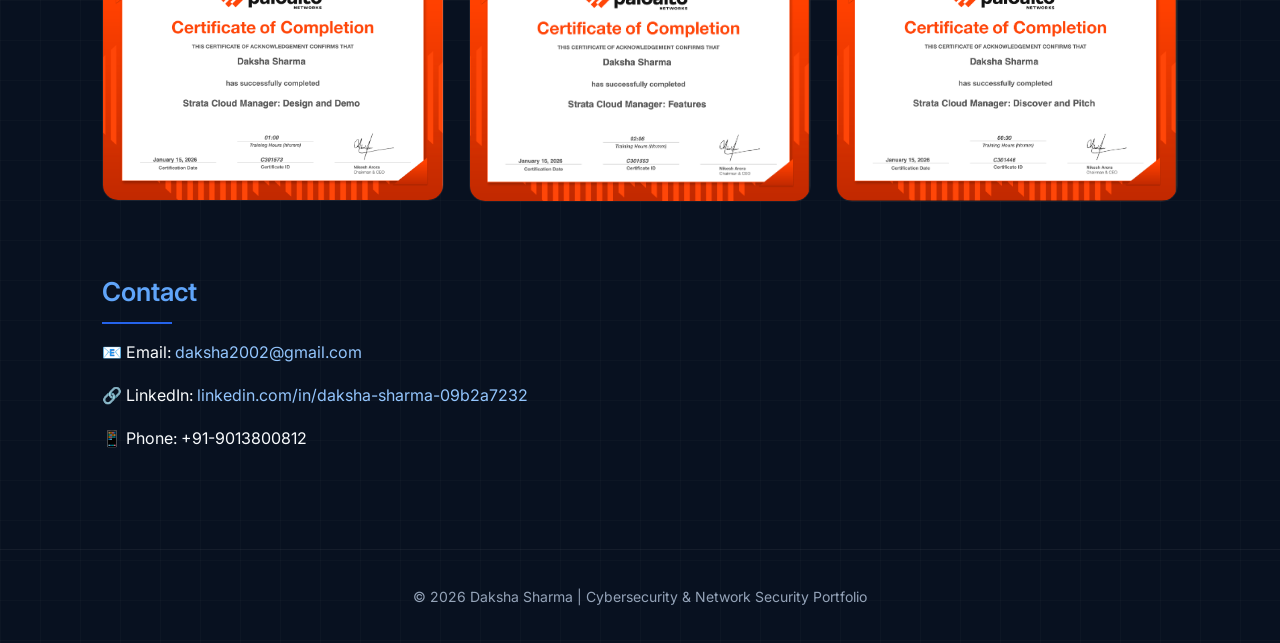
==== commit db9a24d0: "Update index.html" ====
--- a/index.html
+++ b/index.html
@@ -29,6 +29,13 @@
 body{
 font-family:'Inter',sans-serif;
 background:#081120;
+
+background-image:
+linear-gradient(rgba(255,255,255,0.02) 1px, transparent 1px),
+linear-gradient(90deg, rgba(255,255,255,0.02) 1px, transparent 1px);
+
+background-size:40px 40px;
+
 color:#f8fafc;
 line-height:1.7;
 }
@@ -97,7 +104,14 @@
 font-size:24px;
 font-weight:500;
 color:#60a5fa;
-margin-bottom:15px;
+margin-bottom:10px;
+}
+
+.security-role{
+color:#93c5fd;
+font-size:15px;
+margin-bottom:18px;
+letter-spacing:0.5px;
 }
 
 .terminal-line{
@@ -180,6 +194,39 @@
 box-shadow:0 0 10px #22c55e;
 }
 
+/* INFRA PANEL */
+
+.infra-panel{
+display:grid;
+grid-template-columns:repeat(auto-fit,minmax(220px,1fr));
+gap:18px;
+margin-top:35px;
+}
+
+.infra-box{
+background:#0f172a;
+padding:22px;
+border-radius:16px;
+border:1px solid rgba(255,255,255,0.05);
+transition:0.3s;
+}
+
+.infra-box:hover{
+border-color:#2563eb;
+transform:translateY(-4px);
+}
+
+.infra-box h3{
+color:#60a5fa;
+margin-bottom:8px;
+font-size:18px;
+}
+
+.infra-box p{
+color:#cbd5e1;
+font-size:14px;
+}
+
 /* IMAGE */
 
 .hero-right{
@@ -355,6 +402,10 @@
 margin-top:35px;
 }
 
+.certifications a{
+display:block;
+}
+
 .certifications img{
 width:100%;
 border-radius:16px;
@@ -466,6 +517,10 @@
 Assistant System Engineer | Palo Alto Networks
 </h2>
 
+<p class="security-role">
+Enterprise Network Security • Firewall Operations • Infrastructure Protection
+</p>
+
 <p class="terminal-line">
 root@daksha:~$ securing enterprise infrastructure...
 </p>
@@ -483,7 +538,7 @@
 
 <div class="hero-buttons">
 
-<a href="Daksha_Sharma_Final_ATS_Resume.pdf"
+<a href="daksha_Sharma_resume.pdf"
 class="btn primary-btn"
 target="_blank">
 
@@ -523,6 +578,25 @@
 <div>
 <span class="status-dot"></span>
 Threat Analysis
+</div>
+
+</div>
+
+<div class="infra-panel">
+
+<div class="infra-box">
+<h3>Firewall Security</h3>
+<p>Palo Alto Enterprise Protection</p>
+</div>
+
+<div class="infra-box">
+<h3>VPN Connectivity</h3>
+<p>Secure Remote Infrastructure</p>
+</div>
+
+<div class="infra-box">
+<h3>Traffic Analysis</h3>
+<p>Wireshark Monitoring & Logs</p>
 </div>
 
 </div>
@@ -736,12 +810,29 @@
 
 <div class="certifications">
 
+<a href="cert1.jpg" target="_blank">
 <img src="cert1.jpg">
+</a>
+
+<a href="cert2.jpg" target="_blank">
 <img src="cert2.jpg">
+</a>
+
+<a href="cert3.jpg" target="_blank">
 <img src="cert3.jpg">
+</a>
+
+<a href="cert4.jpg" target="_blank">
 <img src="cert4.jpg">
+</a>
+
+<a href="cert5.jpg" target="_blank">
 <img src="cert5.jpg">
+</a>
+
+<a href="cert6.jpg" target="_blank">
 <img src="cert6.jpg">
+</a>
 
 </div>
 
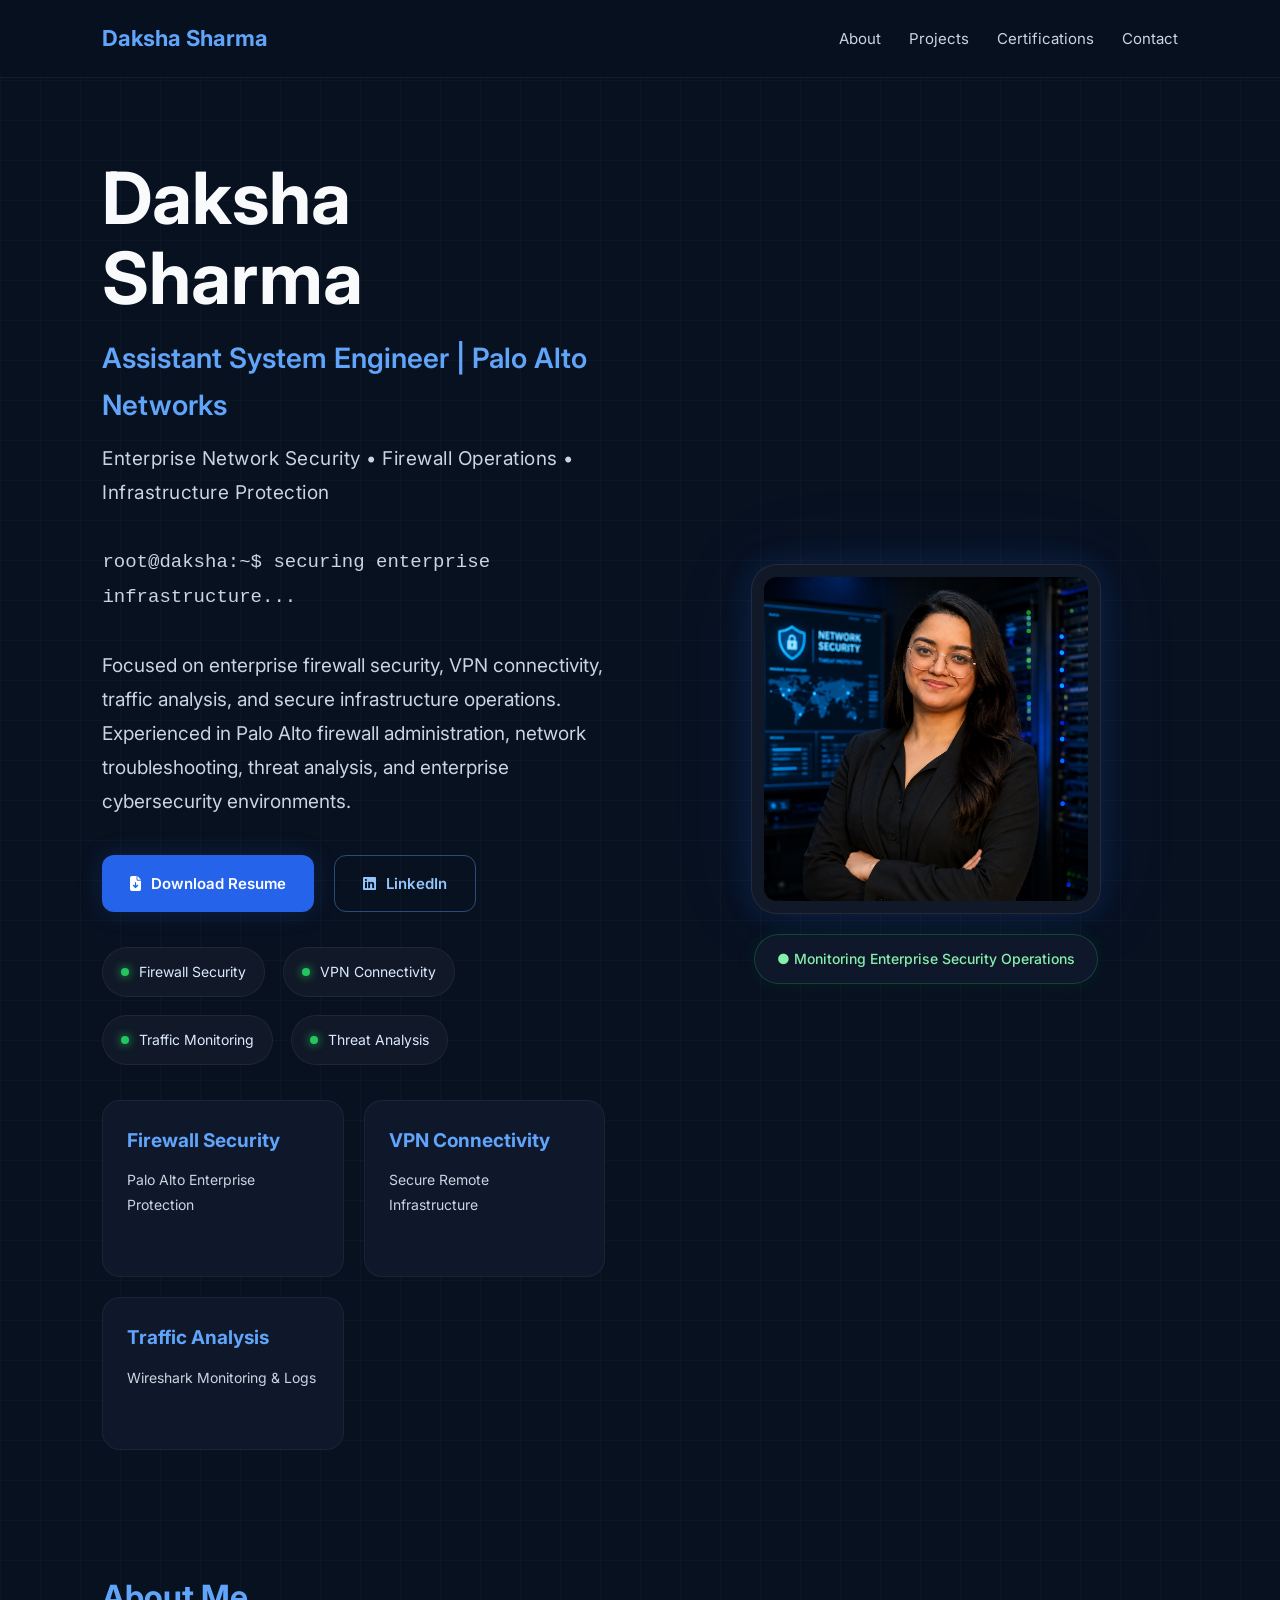
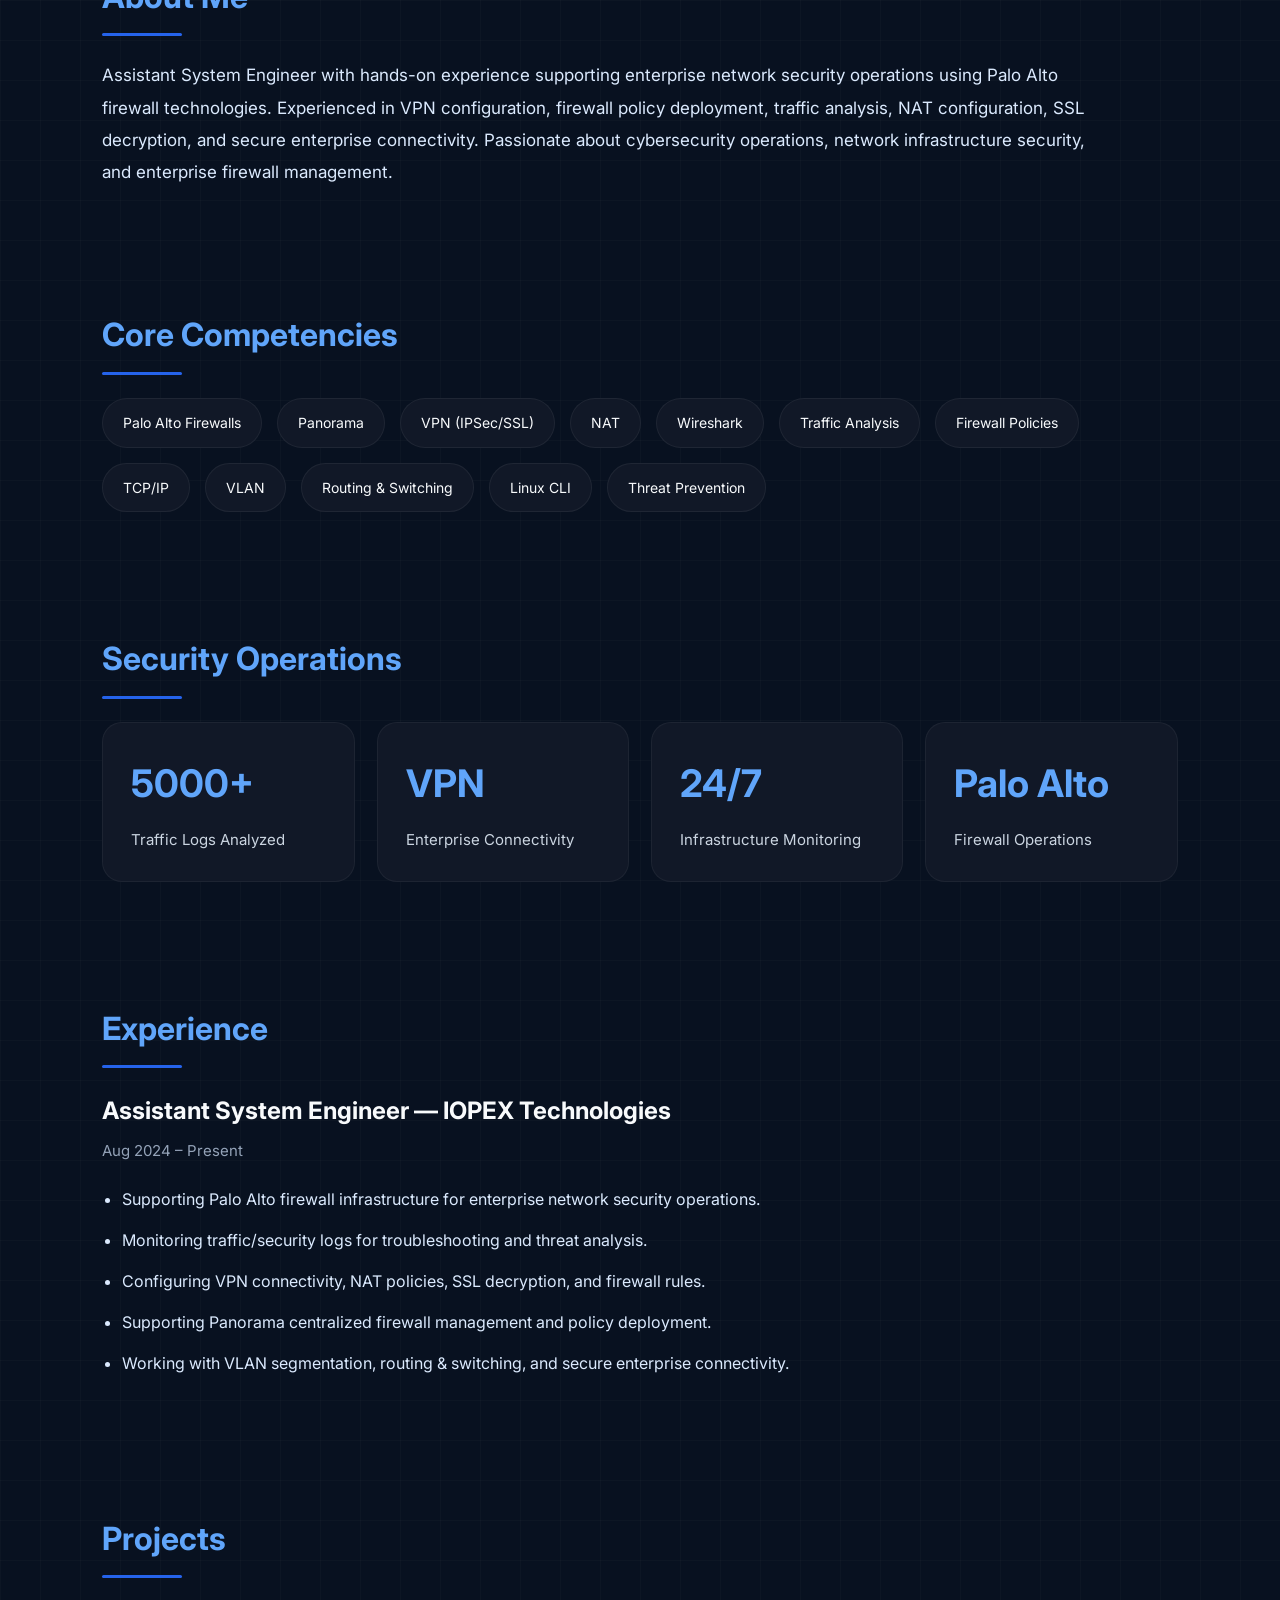
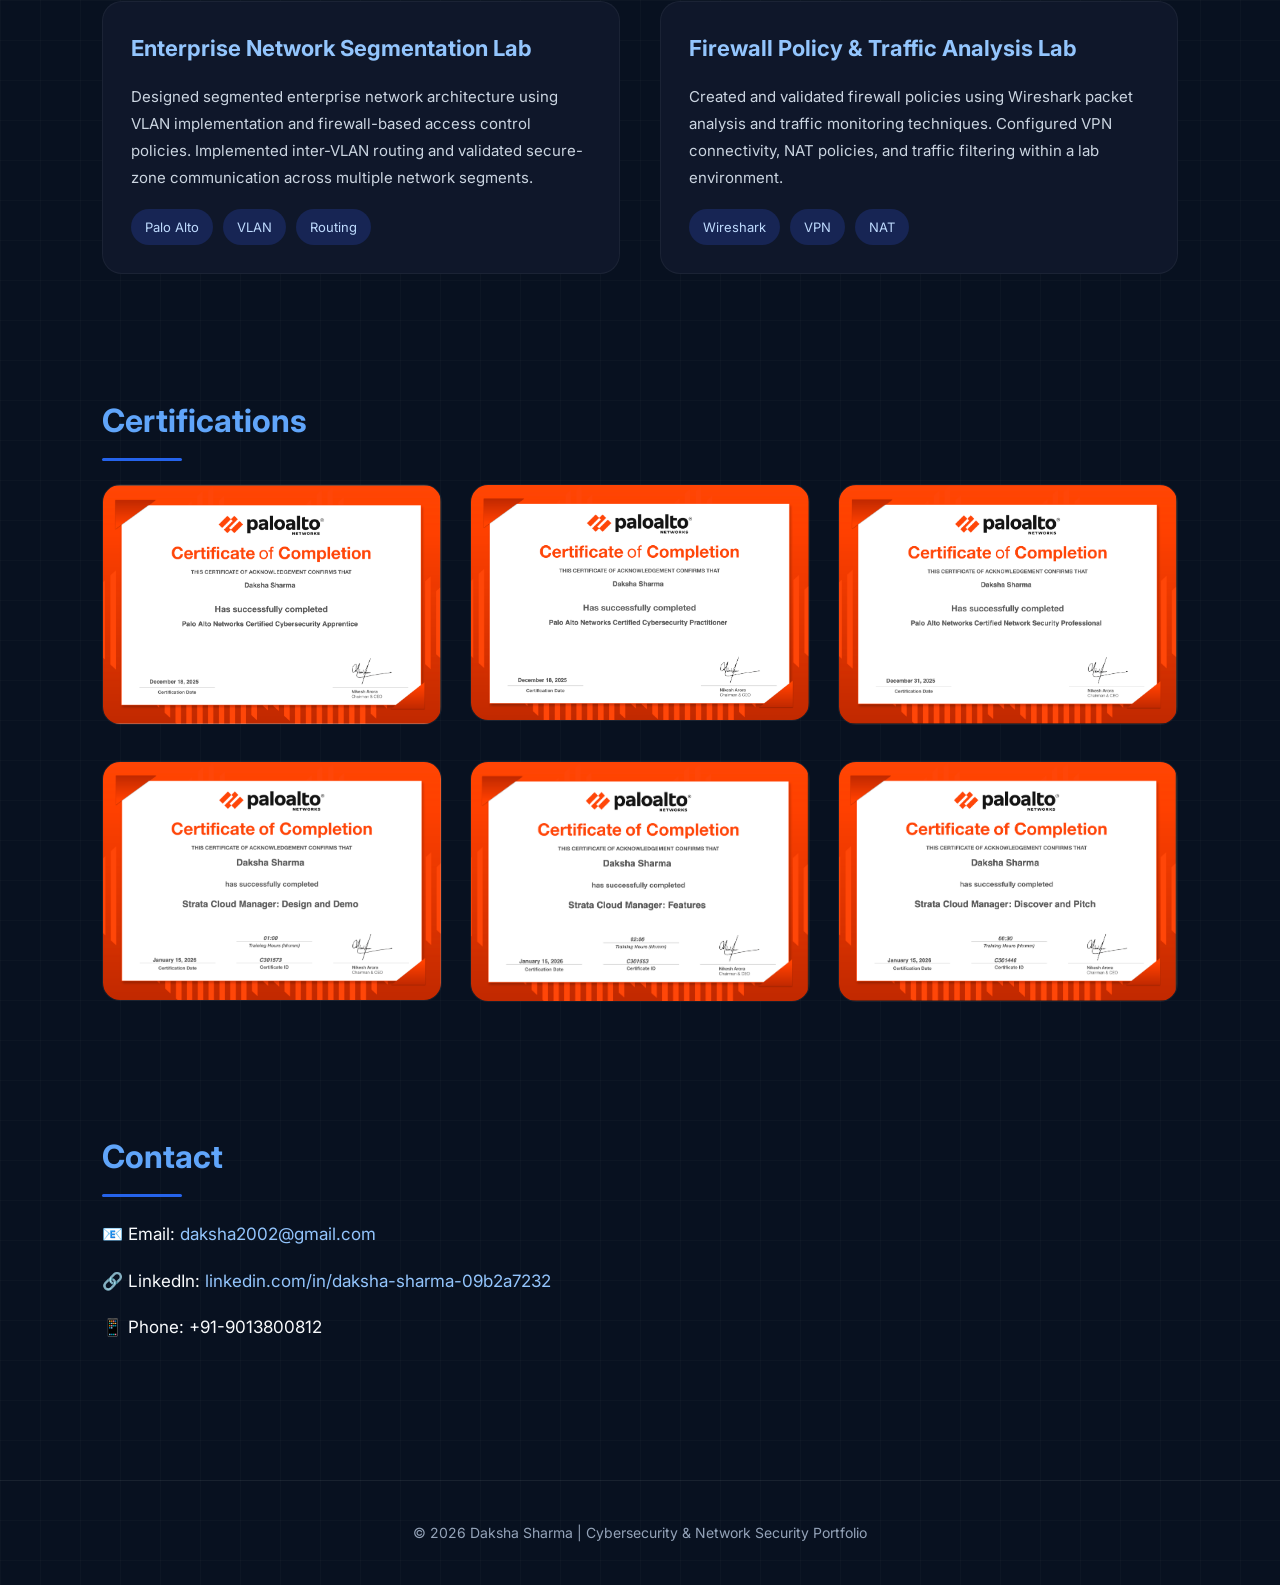
==== commit 67e5822c: "Update index.html" ====
--- a/index.html
+++ b/index.html
@@ -80,64 +80,68 @@
 /* HERO */
 
 .hero{
-padding:80px 8% 50px;
+padding:80px 8% 60px;
 display:flex;
 justify-content:space-between;
 align-items:center;
-gap:60px;
+gap:70px;
 flex-wrap:wrap;
+min-height:90vh;
 }
 
 .hero-left{
 flex:1;
-min-width:300px;
+min-width:320px;
 }
 
 .hero-left h1{
-font-size:58px;
+font-size:72px;
 font-weight:700;
 line-height:1.1;
-margin-bottom:15px;
+margin-bottom:18px;
 }
 
 .hero-left h2{
-font-size:24px;
-font-weight:500;
+font-size:28px;
+font-weight:600;
 color:#60a5fa;
-margin-bottom:10px;
+margin-bottom:12px;
 }
 
 .security-role{
 color:#93c5fd;
-font-size:15px;
-margin-bottom:18px;
+font-size:16px;
+margin-bottom:24px;
 letter-spacing:0.5px;
 }
 
 .terminal-line{
 font-family:monospace;
 color:#22c55e;
-margin-bottom:22px;
-font-size:15px;
+margin-bottom:28px;
+font-size:17px;
 }
 
 .hero-left p{
-font-size:17px;
-max-width:620px;
+font-size:19px;
+max-width:680px;
 color:#cbd5e1;
-margin-bottom:30px;
-}
+margin-bottom:35px;
+line-height:1.8;
+}
+
+/* BUTTONS */
 
 .hero-buttons{
 display:flex;
-gap:18px;
+gap:20px;
 flex-wrap:wrap;
-margin-bottom:30px;
+margin-bottom:35px;
 }
 
 .btn{
-padding:13px 24px;
-border-radius:10px;
+padding:15px 28px;
+border-radius:12px;
 text-decoration:none;
 font-weight:600;
 font-size:15px;
@@ -150,11 +154,12 @@
 .primary-btn{
 background:#2563eb;
 color:white;
+box-shadow:0 0 25px rgba(37,99,235,0.2);
 }
 
 .primary-btn:hover{
 background:#3b82f6;
-transform:translateY(-2px);
+transform:translateY(-3px);
 }
 
 .secondary-btn{
@@ -172,11 +177,12 @@
 display:flex;
 gap:18px;
 flex-wrap:wrap;
+margin-bottom:35px;
 }
 
 .network-status div{
 background:#111827;
-padding:10px 16px;
+padding:12px 18px;
 border-radius:30px;
 font-size:14px;
 border:1px solid rgba(255,255,255,0.06);
@@ -199,27 +205,27 @@
 .infra-panel{
 display:grid;
 grid-template-columns:repeat(auto-fit,minmax(220px,1fr));
-gap:18px;
-margin-top:35px;
+gap:20px;
+margin-top:10px;
 }
 
 .infra-box{
 background:#0f172a;
-padding:22px;
-border-radius:16px;
+padding:24px;
+border-radius:18px;
 border:1px solid rgba(255,255,255,0.05);
 transition:0.3s;
 }
 
 .infra-box:hover{
 border-color:#2563eb;
-transform:translateY(-4px);
+transform:translateY(-5px);
 }
 
 .infra-box h3{
 color:#60a5fa;
-margin-bottom:8px;
-font-size:18px;
+margin-bottom:10px;
+font-size:19px;
 }
 
 .infra-box p{
@@ -227,34 +233,61 @@
 font-size:14px;
 }
 
-/* IMAGE */
+/* PROFILE IMAGE */
 
 .hero-right{
 flex:1;
 display:flex;
 justify-content:center;
-min-width:280px;
+align-items:flex-start;
+min-width:300px;
+margin-top:-60px;
+}
+
+.profile-container{
+position:relative;
+display:flex;
+flex-direction:column;
+align-items:center;
 }
 
 .profile-img{
-width:320px;
-height:320px;
+width:350px;
+height:350px;
 object-fit:cover;
-border-radius:22px;
+border-radius:26px;
 border:1px solid rgba(255,255,255,0.08);
-box-shadow:0 0 40px rgba(37,99,235,0.25);
+
+box-shadow:
+0 0 30px rgba(37,99,235,0.18),
+0 0 90px rgba(37,99,235,0.08);
+
+background:#111827;
+padding:12px;
+}
+
+.profile-badge{
+margin-top:20px;
+background:#0f172a;
+border:1px solid rgba(34,197,94,0.25);
+color:#86efac;
+padding:12px 22px;
+border-radius:30px;
+font-size:14px;
+font-weight:500;
+box-shadow:0 0 20px rgba(34,197,94,0.08);
 }
 
 /* SECTION */
 
 .section{
-padding:30px 8%;
+padding:60px 8%;
 }
 
 .section-title{
-font-size:26px;
-font-weight:600;
-margin-bottom:25px;
+font-size:32px;
+font-weight:700;
+margin-bottom:35px;
 color:#60a5fa;
 position:relative;
 }
@@ -263,18 +296,20 @@
 content:'';
 position:absolute;
 left:0;
-bottom:-10px;
-width:70px;
-height:2px;
+bottom:-12px;
+width:80px;
+height:3px;
 background:#2563eb;
+border-radius:20px;
 }
 
 /* ABOUT */
 
 .about-text{
-max-width:900px;
-font-size:16px;
+max-width:1000px;
+font-size:17px;
 color:#dbeafe;
+line-height:1.9;
 }
 
 /* SKILLS */
@@ -282,12 +317,12 @@
 .skills{
 display:flex;
 flex-wrap:wrap;
-gap:14px;
-margin-top:25px;
+gap:15px;
+margin-top:30px;
 }
 
 .skill{
-padding:10px 18px;
+padding:12px 20px;
 background:#111827;
 border:1px solid rgba(255,255,255,0.06);
 border-radius:30px;
@@ -304,22 +339,22 @@
 
 .metrics{
 display:grid;
-grid-template-columns:repeat(auto-fit,minmax(180px,1fr));
-gap:20px;
-margin-top:30px;
+grid-template-columns:repeat(auto-fit,minmax(220px,1fr));
+gap:22px;
+margin-top:35px;
 }
 
 .metric{
-padding:20px;
+padding:28px;
 background:#111827;
-border-radius:18px;
+border-radius:20px;
 border:1px solid rgba(255,255,255,0.05);
 }
 
 .metric h3{
-font-size:32px;
+font-size:38px;
 color:#60a5fa;
-margin-bottom:10px;
+margin-bottom:12px;
 }
 
 .metric p{
@@ -330,64 +365,74 @@
 /* EXPERIENCE */
 
 .experience{
-margin-top:20px;
+margin-top:25px;
 }
 
 .experience h3{
-font-size:20px;
-margin-bottom:5px;
+font-size:24px;
+margin-bottom:6px;
 }
 
 .experience .date{
 color:#94a3b8;
-margin-bottom:18px;
-font-size:14px;
+margin-bottom:22px;
+font-size:15px;
 }
 
 .experience ul{
-padding-left:18px;
+padding-left:20px;
 color:#dbeafe;
 }
 
 .experience li{
-margin-bottom:12px;
+margin-bottom:14px;
+font-size:16px;
 }
 
 /* PROJECTS */
 
 .projects-grid{
 display:grid;
-grid-template-columns:repeat(auto-fit,minmax(320px,1fr));
-gap:35px;
-margin-top:30px;
+grid-template-columns:repeat(auto-fit,minmax(340px,1fr));
+gap:40px;
+margin-top:35px;
 }
 
 .project{
-padding-bottom:20px;
-border-bottom:1px solid rgba(255,255,255,0.06);
+padding:28px;
+background:#0f172a;
+border-radius:20px;
+border:1px solid rgba(255,255,255,0.05);
+transition:0.3s;
+}
+
+.project:hover{
+transform:translateY(-5px);
+border-color:#2563eb;
 }
 
 .project h3{
-font-size:20px;
-margin-bottom:14px;
+font-size:22px;
+margin-bottom:16px;
 color:#93c5fd;
 }
 
 .project p{
 color:#cbd5e1;
 font-size:15px;
+line-height:1.8;
 }
 
 .tools{
 display:flex;
 gap:10px;
 flex-wrap:wrap;
-margin-top:15px;
+margin-top:18px;
 }
 
 .tools span{
 background:#172554;
-padding:6px 12px;
+padding:7px 14px;
 border-radius:20px;
 font-size:13px;
 color:#bfdbfe;
@@ -397,8 +442,8 @@
 
 .certifications{
 display:grid;
-grid-template-columns:repeat(auto-fit,minmax(280px,1fr));
-gap:25px;
+grid-template-columns:repeat(auto-fit,minmax(300px,1fr));
+gap:28px;
 margin-top:35px;
 }
 
@@ -408,14 +453,14 @@
 
 .certifications img{
 width:100%;
-border-radius:16px;
+border-radius:18px;
 transition:0.3s;
 border:1px solid rgba(255,255,255,0.06);
 }
 
 .certifications img:hover{
-transform:scale(1.02);
-box-shadow:0 0 25px rgba(37,99,235,0.18);
+transform:scale(1.03);
+box-shadow:0 0 30px rgba(37,99,235,0.2);
 }
 
 /* CONTACT */
@@ -425,8 +470,8 @@
 }
 
 .contact p{
-margin-bottom:16px;
-font-size:16px;
+margin-bottom:18px;
+font-size:17px;
 }
 
 .contact a{
@@ -441,12 +486,12 @@
 /* FOOTER */
 
 footer{
-padding:35px;
+padding:40px;
 text-align:center;
 font-size:14px;
 color:#94a3b8;
 border-top:1px solid rgba(255,255,255,0.05);
-margin-top:50px;
+margin-top:60px;
 }
 
 /* MOBILE */
@@ -454,15 +499,24 @@
 @media(max-width:768px){
 
 .hero{
-padding-top:50px;
+padding-top:40px;
+gap:50px;
 }
 
 .hero-left h1{
-font-size:42px;
+font-size:46px;
 }
 
 .hero-left h2{
-font-size:20px;
+font-size:22px;
+}
+
+.hero-left p{
+font-size:16px;
+}
+
+.hero-right{
+margin-top:10px;
 }
 
 .profile-img{
@@ -470,12 +524,21 @@
 height:260px;
 }
 
+.profile-badge{
+font-size:13px;
+padding:10px 16px;
+}
+
 .nav-links{
-gap:18px;
+gap:16px;
 }
 
 .section{
-padding:25px 6%;
+padding:45px 6%;
+}
+
+.section-title{
+font-size:28px;
 }
 
 }
@@ -605,7 +668,15 @@
 
 <div class="hero-right">
 
+<div class="profile-container">
+
 <img src="profile.jpg" class="profile-img">
+
+<div class="profile-badge">
+● Monitoring Enterprise Security Operations
+</div>
+
+</div>
 
 </div>
 
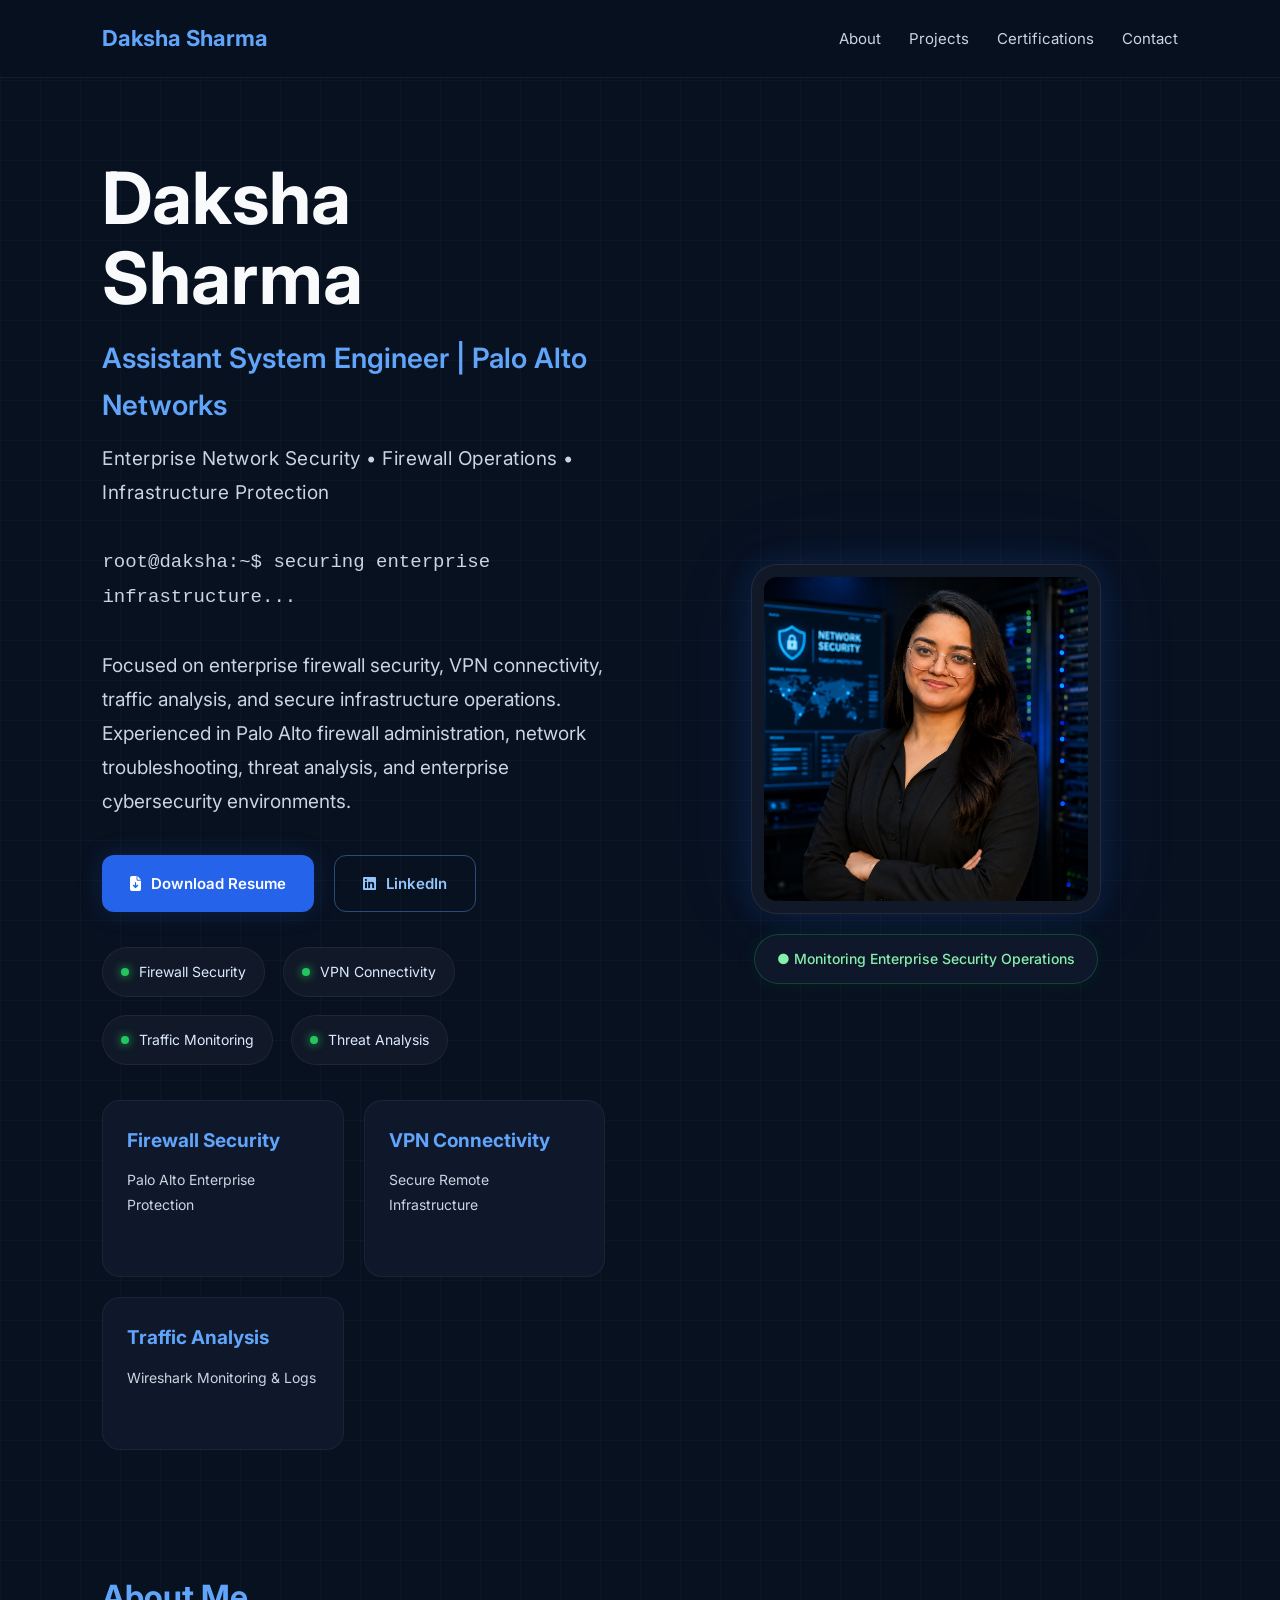
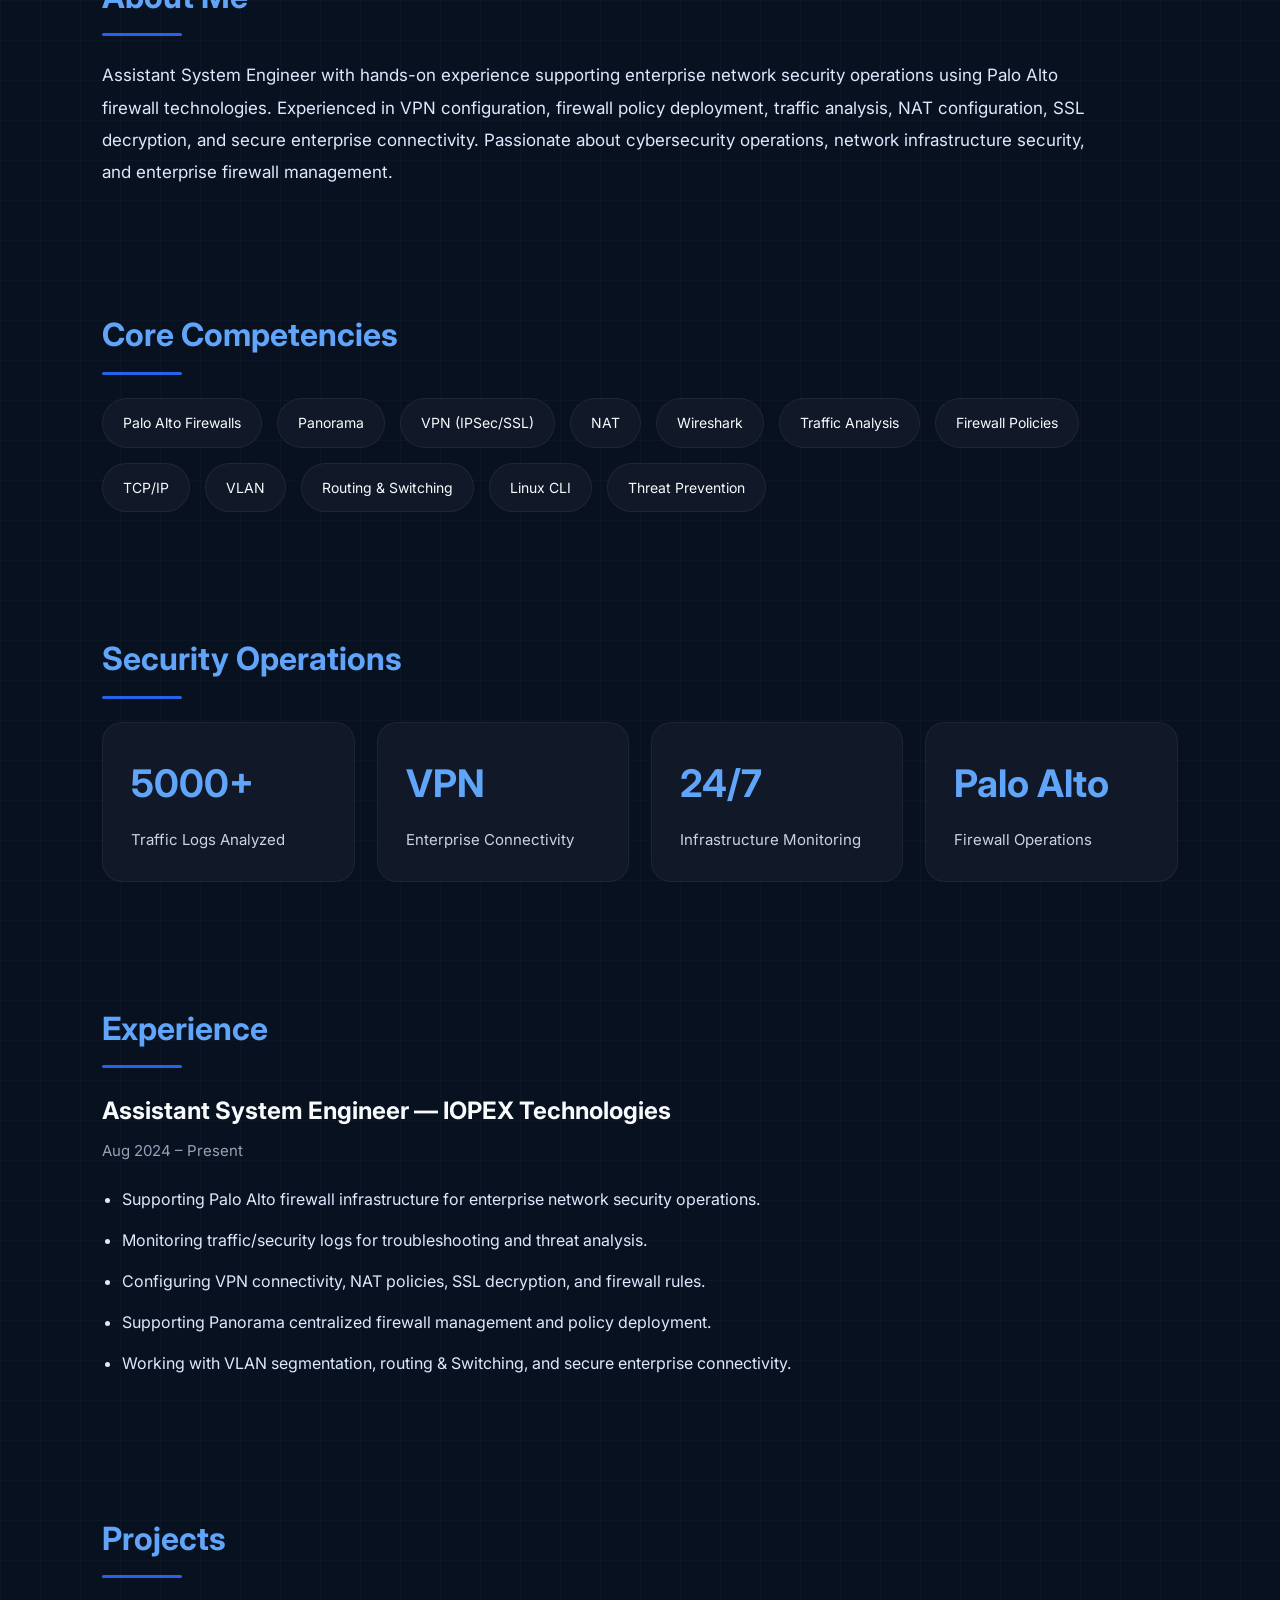
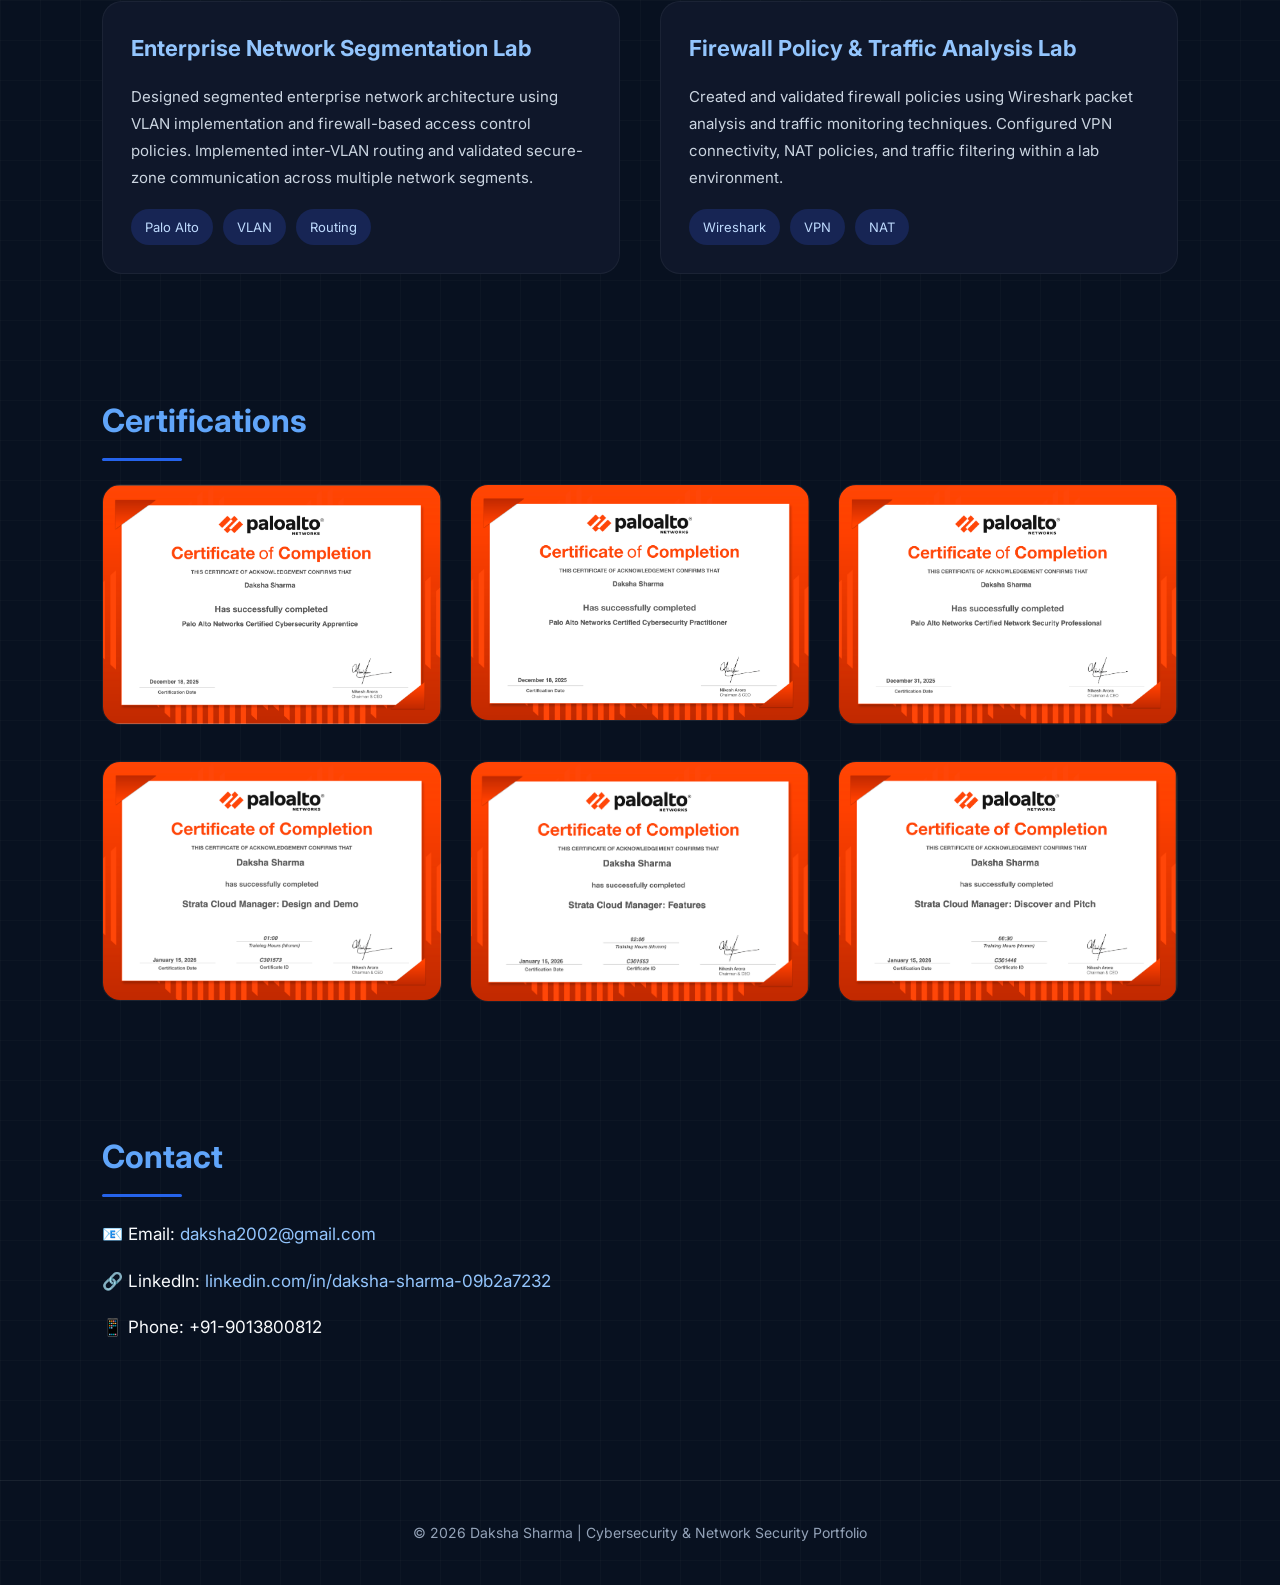
==== commit 33e0197a: "Update index.html" ====
--- a/index.html
+++ b/index.html
@@ -21,7 +21,13 @@
 margin:0;
 padding:0;
 box-sizing:border-box;
+}
+
+/* HTML */
+
+html{
 scroll-behavior:smooth;
+scroll-padding-top:100px;
 }
 
 /* BODY */
@@ -282,6 +288,7 @@
 
 .section{
 padding:60px 8%;
+scroll-margin-top:100px;
 }
 
 .section-title{
@@ -800,7 +807,7 @@
 </li>
 
 <li>
-Working with VLAN segmentation, routing & switching, and secure enterprise connectivity.
+Working with VLAN segmentation, routing & Switching, and secure enterprise connectivity.
 </li>
 
 </ul>
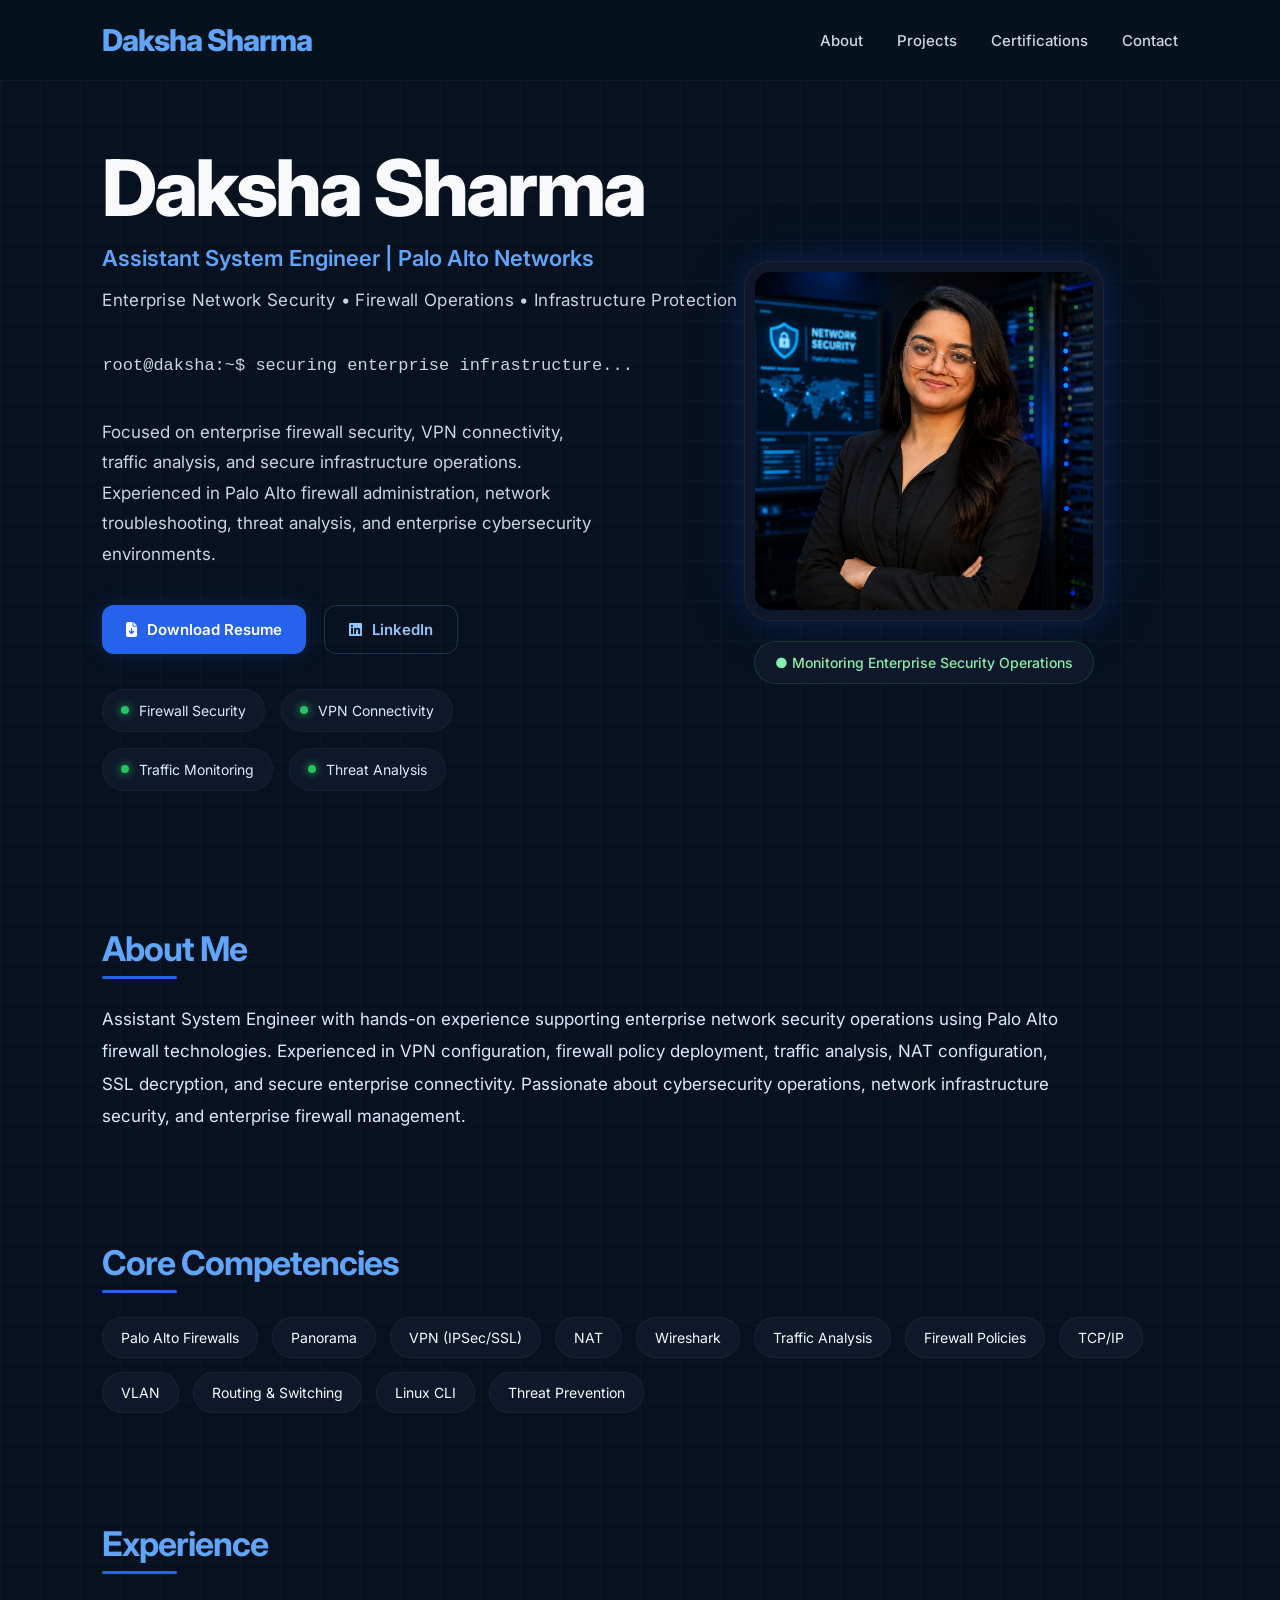
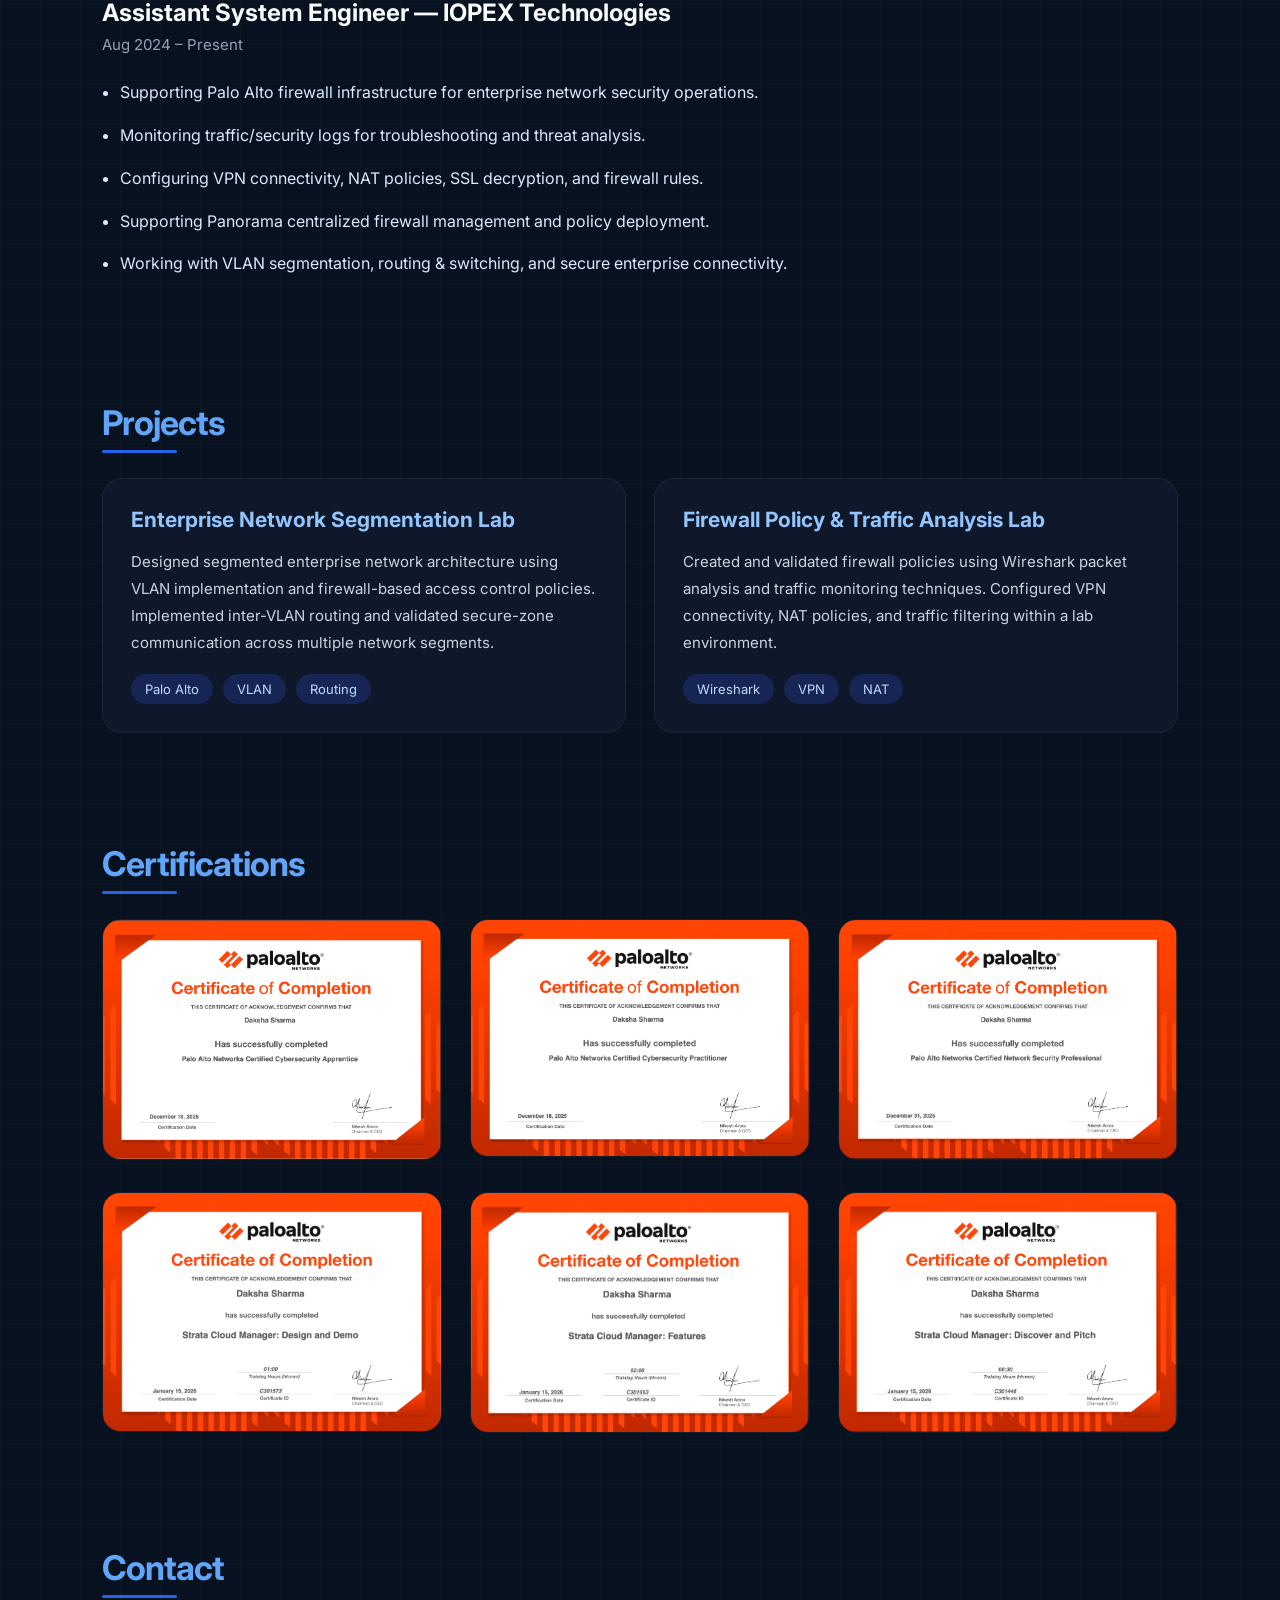
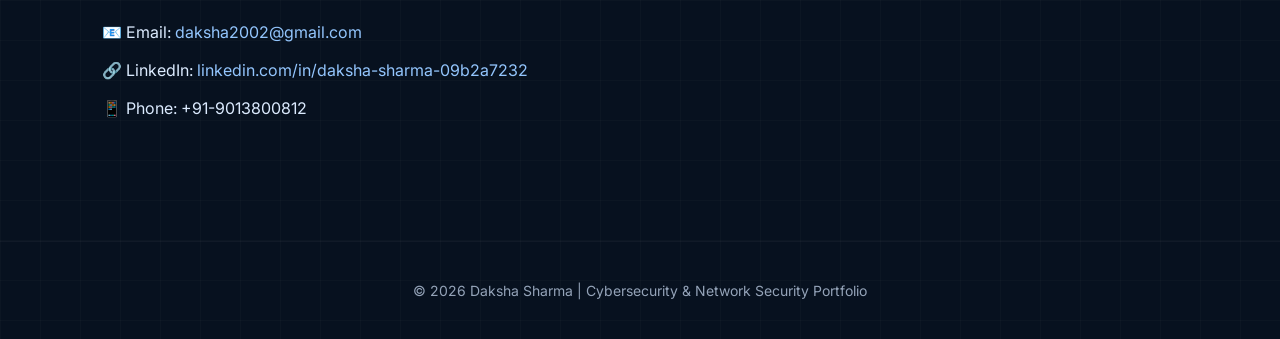
==== commit c8fb89fb: "Update index.html" ====
--- a/index.html
+++ b/index.html
@@ -8,7 +8,7 @@
 
 <title>Daksha Sharma | Network Security Engineer</title>
 
-<link href="https://fonts.googleapis.com/css2?family=Inter:wght@300;400;500;600;700&display=swap" rel="stylesheet">
+<link href="https://fonts.googleapis.com/css2?family=Inter:wght@300;400;500;600;700;800&display=swap" rel="stylesheet">
 
 <link rel="stylesheet"
 href="https://cdnjs.cloudflare.com/ajax/libs/font-awesome/6.5.1/css/all.min.css"/>
@@ -23,18 +23,16 @@
 box-sizing:border-box;
 }
 
-/* HTML */
-
 html{
 scroll-behavior:smooth;
-scroll-padding-top:100px;
+scroll-padding-top:90px;
 }
 
 /* BODY */
 
 body{
 font-family:'Inter',sans-serif;
-background:#081120;
+background:#07111f;
 
 background-image:
 linear-gradient(rgba(255,255,255,0.02) 1px, transparent 1px),
@@ -43,7 +41,7 @@
 background-size:40px 40px;
 
 color:#f8fafc;
-line-height:1.7;
+overflow-x:hidden;
 }
 
 /* NAVBAR */
@@ -52,31 +50,34 @@
 display:flex;
 justify-content:space-between;
 align-items:center;
-padding:20px 8%;
+padding:22px 8%;
 position:sticky;
 top:0;
-background:rgba(8,17,32,0.95);
-backdrop-filter:blur(10px);
-border-bottom:1px solid rgba(255,255,255,0.05);
+background:rgba(7,17,31,0.94);
+backdrop-filter:blur(12px);
+border-bottom:1px solid rgba(255,255,255,0.04);
 z-index:1000;
 }
 
 .logo{
-font-size:22px;
-font-weight:700;
+font-size:30px;
+font-weight:800;
 color:#60a5fa;
+letter-spacing:-1px;
 }
 
 .nav-links{
 display:flex;
-gap:28px;
+gap:34px;
 }
 
 .nav-links a{
 text-decoration:none;
 color:#cbd5e1;
 font-size:15px;
+font-weight:500;
 transition:0.3s;
+position:relative;
 }
 
 .nav-links a:hover{
@@ -86,51 +87,67 @@
 /* HERO */
 
 .hero{
-padding:80px 8% 60px;
+padding:60px 8% 40px;
 display:flex;
 justify-content:space-between;
 align-items:center;
-gap:70px;
+gap:60px;
 flex-wrap:wrap;
-min-height:90vh;
+min-height:88vh;
 }
 
 .hero-left{
 flex:1;
 min-width:320px;
-}
+max-width:760px;
+}
+
+/* NAME */
 
 .hero-left h1{
-font-size:72px;
-font-weight:700;
-line-height:1.1;
+font-size:78px;
+font-weight:800;
+line-height:1;
 margin-bottom:18px;
-}
+letter-spacing:-3px;
+white-space:nowrap;
+}
+
+/* DESIGNATION */
 
 .hero-left h2{
-font-size:28px;
+font-size:22px;
 font-weight:600;
 color:#60a5fa;
-margin-bottom:12px;
-}
+margin-bottom:14px;
+white-space:nowrap;
+}
+
+/* ROLE */
 
 .security-role{
-color:#93c5fd;
-font-size:16px;
-margin-bottom:24px;
-letter-spacing:0.5px;
-}
+color:#cbd5e1;
+font-size:15px;
+margin-bottom:26px;
+letter-spacing:0.3px;
+white-space:nowrap;
+}
+
+/* TERMINAL */
 
 .terminal-line{
 font-family:monospace;
 color:#22c55e;
 margin-bottom:28px;
+font-size:15px;
+white-space:nowrap;
+}
+
+/* DESCRIPTION */
+
+.hero-left p{
 font-size:17px;
-}
-
-.hero-left p{
-font-size:19px;
-max-width:680px;
+max-width:620px;
 color:#cbd5e1;
 margin-bottom:35px;
 line-height:1.8;
@@ -140,19 +157,19 @@
 
 .hero-buttons{
 display:flex;
-gap:20px;
+gap:18px;
 flex-wrap:wrap;
 margin-bottom:35px;
 }
 
 .btn{
-padding:15px 28px;
+padding:14px 24px;
 border-radius:12px;
 text-decoration:none;
 font-weight:600;
 font-size:15px;
 transition:0.3s;
-display:inline-flex;
+display:flex;
 align-items:center;
 gap:10px;
 }
@@ -164,147 +181,118 @@
 }
 
 .primary-btn:hover{
+transform:translateY(-3px);
 background:#3b82f6;
-transform:translateY(-3px);
 }
 
 .secondary-btn{
-border:1px solid rgba(96,165,250,0.4);
+border:1px solid rgba(96,165,250,0.25);
 color:#93c5fd;
 }
 
 .secondary-btn:hover{
-background:#111827;
-}
-
-/* NETWORK STATUS */
+background:#0f172a;
+}
+
+/* STATUS */
 
 .network-status{
 display:flex;
-gap:18px;
+gap:16px;
 flex-wrap:wrap;
-margin-bottom:35px;
+margin-bottom:34px;
 }
 
 .network-status div{
-background:#111827;
+background:#0f172a;
 padding:12px 18px;
 border-radius:30px;
 font-size:14px;
-border:1px solid rgba(255,255,255,0.06);
-color:#dbeafe;
+border:1px solid rgba(255,255,255,0.04);
 display:flex;
 align-items:center;
 gap:10px;
+color:#dbeafe;
 }
 
 .status-dot{
 width:8px;
 height:8px;
+border-radius:50%;
 background:#22c55e;
-border-radius:50%;
 box-shadow:0 0 10px #22c55e;
 }
 
-/* INFRA PANEL */
-
-.infra-panel{
-display:grid;
-grid-template-columns:repeat(auto-fit,minmax(220px,1fr));
-gap:20px;
-margin-top:10px;
-}
-
-.infra-box{
-background:#0f172a;
-padding:24px;
-border-radius:18px;
-border:1px solid rgba(255,255,255,0.05);
-transition:0.3s;
-}
-
-.infra-box:hover{
-border-color:#2563eb;
-transform:translateY(-5px);
-}
-
-.infra-box h3{
-color:#60a5fa;
-margin-bottom:10px;
-font-size:19px;
-}
-
-.infra-box p{
-color:#cbd5e1;
-font-size:14px;
-}
-
-/* PROFILE IMAGE */
+/* PROFILE */
 
 .hero-right{
 flex:1;
 display:flex;
 justify-content:center;
 align-items:flex-start;
-min-width:300px;
-margin-top:-60px;
+min-width:320px;
+margin-top:-30px;
 }
 
 .profile-container{
-position:relative;
 display:flex;
 flex-direction:column;
 align-items:center;
 }
 
 .profile-img{
-width:350px;
-height:350px;
+width:360px;
+height:360px;
 object-fit:cover;
 border-radius:26px;
-border:1px solid rgba(255,255,255,0.08);
+padding:10px;
+
+background:#0f172a;
+
+border:1px solid rgba(255,255,255,0.05);
 
 box-shadow:
 0 0 30px rgba(37,99,235,0.18),
-0 0 90px rgba(37,99,235,0.08);
-
-background:#111827;
-padding:12px;
-}
+0 0 80px rgba(37,99,235,0.08);
+}
+
+/* PROFILE BADGE */
 
 .profile-badge{
 margin-top:20px;
-background:#0f172a;
-border:1px solid rgba(34,197,94,0.25);
-color:#86efac;
-padding:12px 22px;
+padding:12px 20px;
 border-radius:30px;
 font-size:14px;
 font-weight:500;
-box-shadow:0 0 20px rgba(34,197,94,0.08);
+
+background:#0f172a;
+border:1px solid rgba(34,197,94,0.2);
+
+color:#86efac;
 }
 
 /* SECTION */
 
 .section{
-padding:60px 8%;
-scroll-margin-top:100px;
+padding:55px 8%;
+scroll-margin-top:90px;
 }
 
 .section-title{
-font-size:32px;
+font-size:34px;
 font-weight:700;
-margin-bottom:35px;
+margin-bottom:34px;
 color:#60a5fa;
 position:relative;
+letter-spacing:-1px;
 }
 
 .section-title::after{
 content:'';
 position:absolute;
 left:0;
-bottom:-12px;
-width:80px;
+bottom:-10px;
+width:75px;
 height:3px;
 background:#2563eb;
 border-radius:20px;
@@ -313,10 +301,10 @@
 /* ABOUT */
 
 .about-text{
-max-width:1000px;
+max-width:980px;
 font-size:17px;
+line-height:1.9;
 color:#dbeafe;
-line-height:1.9;
 }
 
 /* SKILLS */
@@ -324,22 +312,22 @@
 .skills{
 display:flex;
 flex-wrap:wrap;
-gap:15px;
+gap:14px;
 margin-top:30px;
 }
 
 .skill{
-padding:12px 20px;
-background:#111827;
-border:1px solid rgba(255,255,255,0.06);
+padding:11px 18px;
 border-radius:30px;
+background:#0f172a;
+border:1px solid rgba(255,255,255,0.05);
 font-size:14px;
 transition:0.3s;
 }
 
 .skill:hover{
+transform:translateY(-2px);
 border-color:#2563eb;
-transform:translateY(-2px);
 }
 
 /* METRICS */
@@ -353,15 +341,15 @@
 
 .metric{
 padding:28px;
-background:#111827;
-border-radius:20px;
-border:1px solid rgba(255,255,255,0.05);
+background:#0f172a;
+border-radius:18px;
+border:1px solid rgba(255,255,255,0.04);
 }
 
 .metric h3{
-font-size:38px;
+font-size:36px;
 color:#60a5fa;
-margin-bottom:12px;
+margin-bottom:10px;
 }
 
 .metric p{
@@ -371,43 +359,39 @@
 
 /* EXPERIENCE */
 
-.experience{
-margin-top:25px;
-}
-
 .experience h3{
 font-size:24px;
-margin-bottom:6px;
-}
-
-.experience .date{
+margin-bottom:8px;
+}
+
+.date{
 color:#94a3b8;
-margin-bottom:22px;
 font-size:15px;
+margin-bottom:24px;
 }
 
 .experience ul{
-padding-left:20px;
-color:#dbeafe;
+padding-left:18px;
 }
 
 .experience li{
 margin-bottom:14px;
-font-size:16px;
+line-height:1.8;
+color:#dbeafe;
 }
 
 /* PROJECTS */
 
 .projects-grid{
 display:grid;
-grid-template-columns:repeat(auto-fit,minmax(340px,1fr));
-gap:40px;
+grid-template-columns:repeat(auto-fit,minmax(330px,1fr));
+gap:28px;
 margin-top:35px;
 }
 
 .project{
+background:#0f172a;
 padding:28px;
-background:#0f172a;
 border-radius:20px;
 border:1px solid rgba(255,255,255,0.05);
 transition:0.3s;
@@ -419,15 +403,15 @@
 }
 
 .project h3{
-font-size:22px;
+font-size:21px;
 margin-bottom:16px;
 color:#93c5fd;
 }
 
 .project p{
-color:#cbd5e1;
 font-size:15px;
 line-height:1.8;
+color:#cbd5e1;
 }
 
 .tools{
@@ -461,24 +445,21 @@
 .certifications img{
 width:100%;
 border-radius:18px;
+border:1px solid rgba(255,255,255,0.05);
 transition:0.3s;
-border:1px solid rgba(255,255,255,0.06);
 }
 
 .certifications img:hover{
 transform:scale(1.03);
-box-shadow:0 0 30px rgba(37,99,235,0.2);
+box-shadow:0 0 30px rgba(37,99,235,0.18);
 }
 
 /* CONTACT */
-
-.contact{
-margin-top:20px;
-}
 
 .contact p{
 margin-bottom:18px;
-font-size:17px;
+font-size:16px;
+color:#dbeafe;
 }
 
 .contact a{
@@ -497,8 +478,8 @@
 text-align:center;
 font-size:14px;
 color:#94a3b8;
-border-top:1px solid rgba(255,255,255,0.05);
-margin-top:60px;
+border-top:1px solid rgba(255,255,255,0.04);
+margin-top:50px;
 }
 
 /* MOBILE */
@@ -511,11 +492,23 @@
 }
 
 .hero-left h1{
-font-size:46px;
+font-size:48px;
+white-space:normal;
 }
 
 .hero-left h2{
-font-size:22px;
+font-size:20px;
+white-space:normal;
+}
+
+.security-role{
+white-space:normal;
+font-size:14px;
+}
+
+.terminal-line{
+white-space:normal;
+font-size:14px;
 }
 
 .hero-left p{
@@ -523,7 +516,7 @@
 }
 
 .hero-right{
-margin-top:10px;
+margin-top:0;
 }
 
 .profile-img{
@@ -531,13 +524,12 @@
 height:260px;
 }
 
-.profile-badge{
-font-size:13px;
-padding:10px 16px;
-}
-
 .nav-links{
-gap:16px;
+gap:18px;
+}
+
+.nav-links a{
+font-size:14px;
 }
 
 .section{
@@ -648,25 +640,6 @@
 <div>
 <span class="status-dot"></span>
 Threat Analysis
-</div>
-
-</div>
-
-<div class="infra-panel">
-
-<div class="infra-box">
-<h3>Firewall Security</h3>
-<p>Palo Alto Enterprise Protection</p>
-</div>
-
-<div class="infra-box">
-<h3>VPN Connectivity</h3>
-<p>Secure Remote Infrastructure</p>
-</div>
-
-<div class="infra-box">
-<h3>Traffic Analysis</h3>
-<p>Wireshark Monitoring & Logs</p>
 </div>
 
 </div>
@@ -736,40 +709,6 @@
 
 </section>
 
-<!-- METRICS -->
-
-<section class="section">
-
-<h2 class="section-title">
-Security Operations
-</h2>
-
-<div class="metrics">
-
-<div class="metric">
-<h3>5000+</h3>
-<p>Traffic Logs Analyzed</p>
-</div>
-
-<div class="metric">
-<h3>VPN</h3>
-<p>Enterprise Connectivity</p>
-</div>
-
-<div class="metric">
-<h3>24/7</h3>
-<p>Infrastructure Monitoring</p>
-</div>
-
-<div class="metric">
-<h3>Palo Alto</h3>
-<p>Firewall Operations</p>
-</div>
-
-</div>
-
-</section>
-
 <!-- EXPERIENCE -->
 
 <section class="section">
@@ -807,7 +746,7 @@
 </li>
 
 <li>
-Working with VLAN segmentation, routing & Switching, and secure enterprise connectivity.
+Working with VLAN segmentation, routing & switching, and secure enterprise connectivity.
 </li>
 
 </ul>
@@ -927,24 +866,18 @@
 <div class="contact">
 
 <p>
-
 📧 Email:
 <a href="mailto:daksha2002@gmail.com">
 daksha2002@gmail.com
 </a>
-
 </p>
 
 <p>
-
 🔗 LinkedIn:
 <a href="https://linkedin.com/in/daksha-sharma-09b2a7232"
 target="_blank">
-
 linkedin.com/in/daksha-sharma-09b2a7232
-
-</a>
-
+</a>
 </p>
 
 <p>
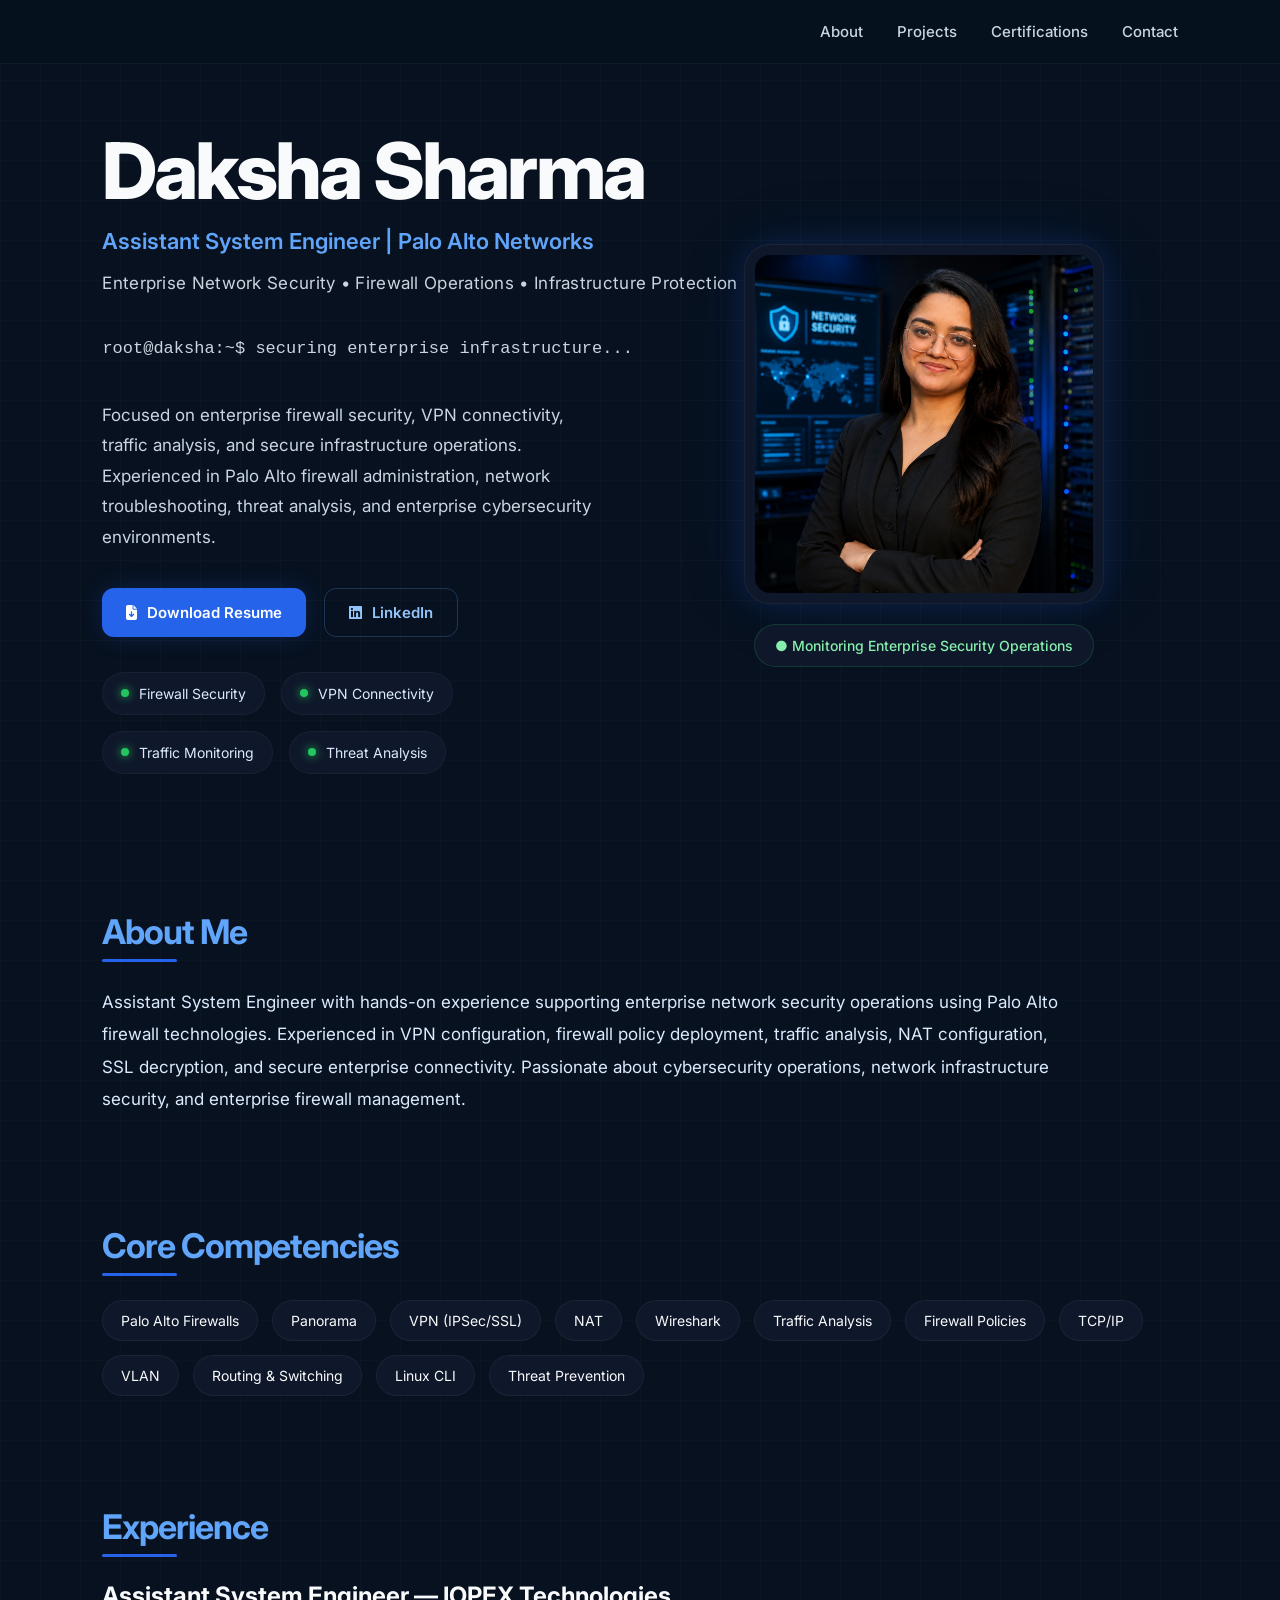
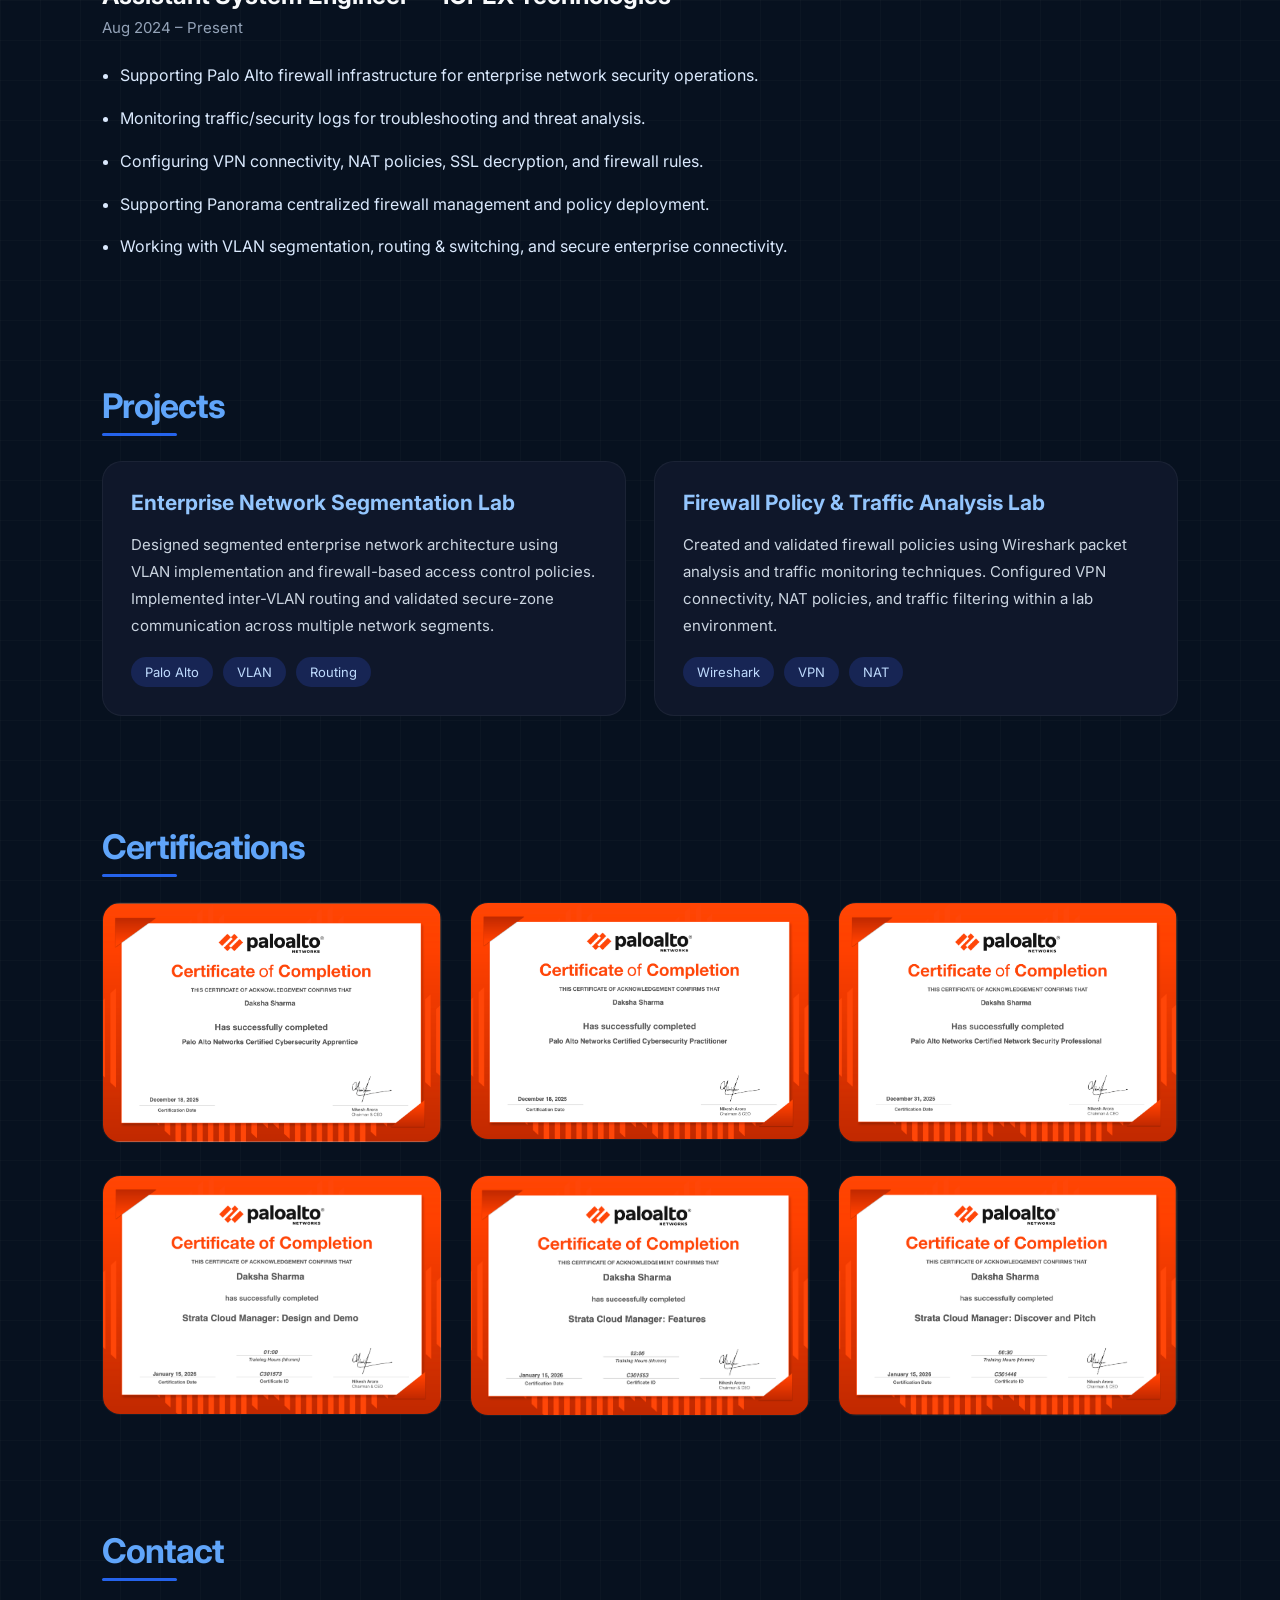
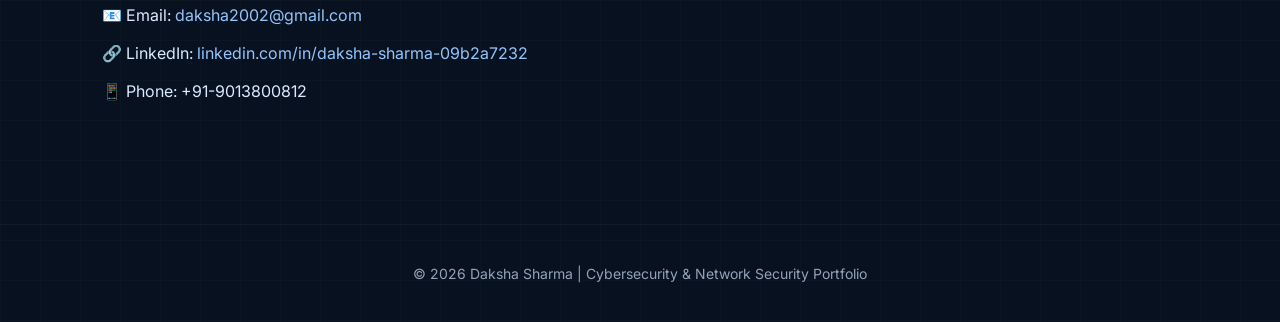
==== commit 3ef6cf86: "Update index.html" ====
--- a/index.html
+++ b/index.html
@@ -48,7 +48,7 @@
 
 nav{
 display:flex;
-justify-content:space-between;
+justify-content:flex-end;
 align-items:center;
 padding:22px 8%;
 position:sticky;
@@ -59,13 +59,6 @@
 z-index:1000;
 }
 
-.logo{
-font-size:30px;
-font-weight:800;
-color:#60a5fa;
-letter-spacing:-1px;
-}
-
 .nav-links{
 display:flex;
 gap:34px;
@@ -77,7 +70,6 @@
 font-size:15px;
 font-weight:500;
 transition:0.3s;
-position:relative;
 }
 
 .nav-links a:hover{
@@ -330,33 +322,6 @@
 border-color:#2563eb;
 }
 
-/* METRICS */
-
-.metrics{
-display:grid;
-grid-template-columns:repeat(auto-fit,minmax(220px,1fr));
-gap:22px;
-margin-top:35px;
-}
-
-.metric{
-padding:28px;
-background:#0f172a;
-border-radius:18px;
-border:1px solid rgba(255,255,255,0.04);
-}
-
-.metric h3{
-font-size:36px;
-color:#60a5fa;
-margin-bottom:10px;
-}
-
-.metric p{
-color:#cbd5e1;
-font-size:15px;
-}
-
 /* EXPERIENCE */
 
 .experience h3{
@@ -486,13 +451,22 @@
 
 @media(max-width:768px){
 
+nav{
+justify-content:center;
+overflow-x:auto;
+}
+
+.nav-links{
+gap:22px;
+}
+
 .hero{
 padding-top:40px;
 gap:50px;
 }
 
 .hero-left h1{
-font-size:48px;
+font-size:58px;
 white-space:normal;
 }
 
@@ -524,14 +498,6 @@
 height:260px;
 }
 
-.nav-links{
-gap:18px;
-}
-
-.nav-links a{
-font-size:14px;
-}
-
 .section{
 padding:45px 6%;
 }
@@ -551,10 +517,6 @@
 <!-- NAVBAR -->
 
 <nav>
-
-<div class="logo">
-Daksha Sharma
-</div>
 
 <div class="nav-links">
 <a href="#about">About</a>
